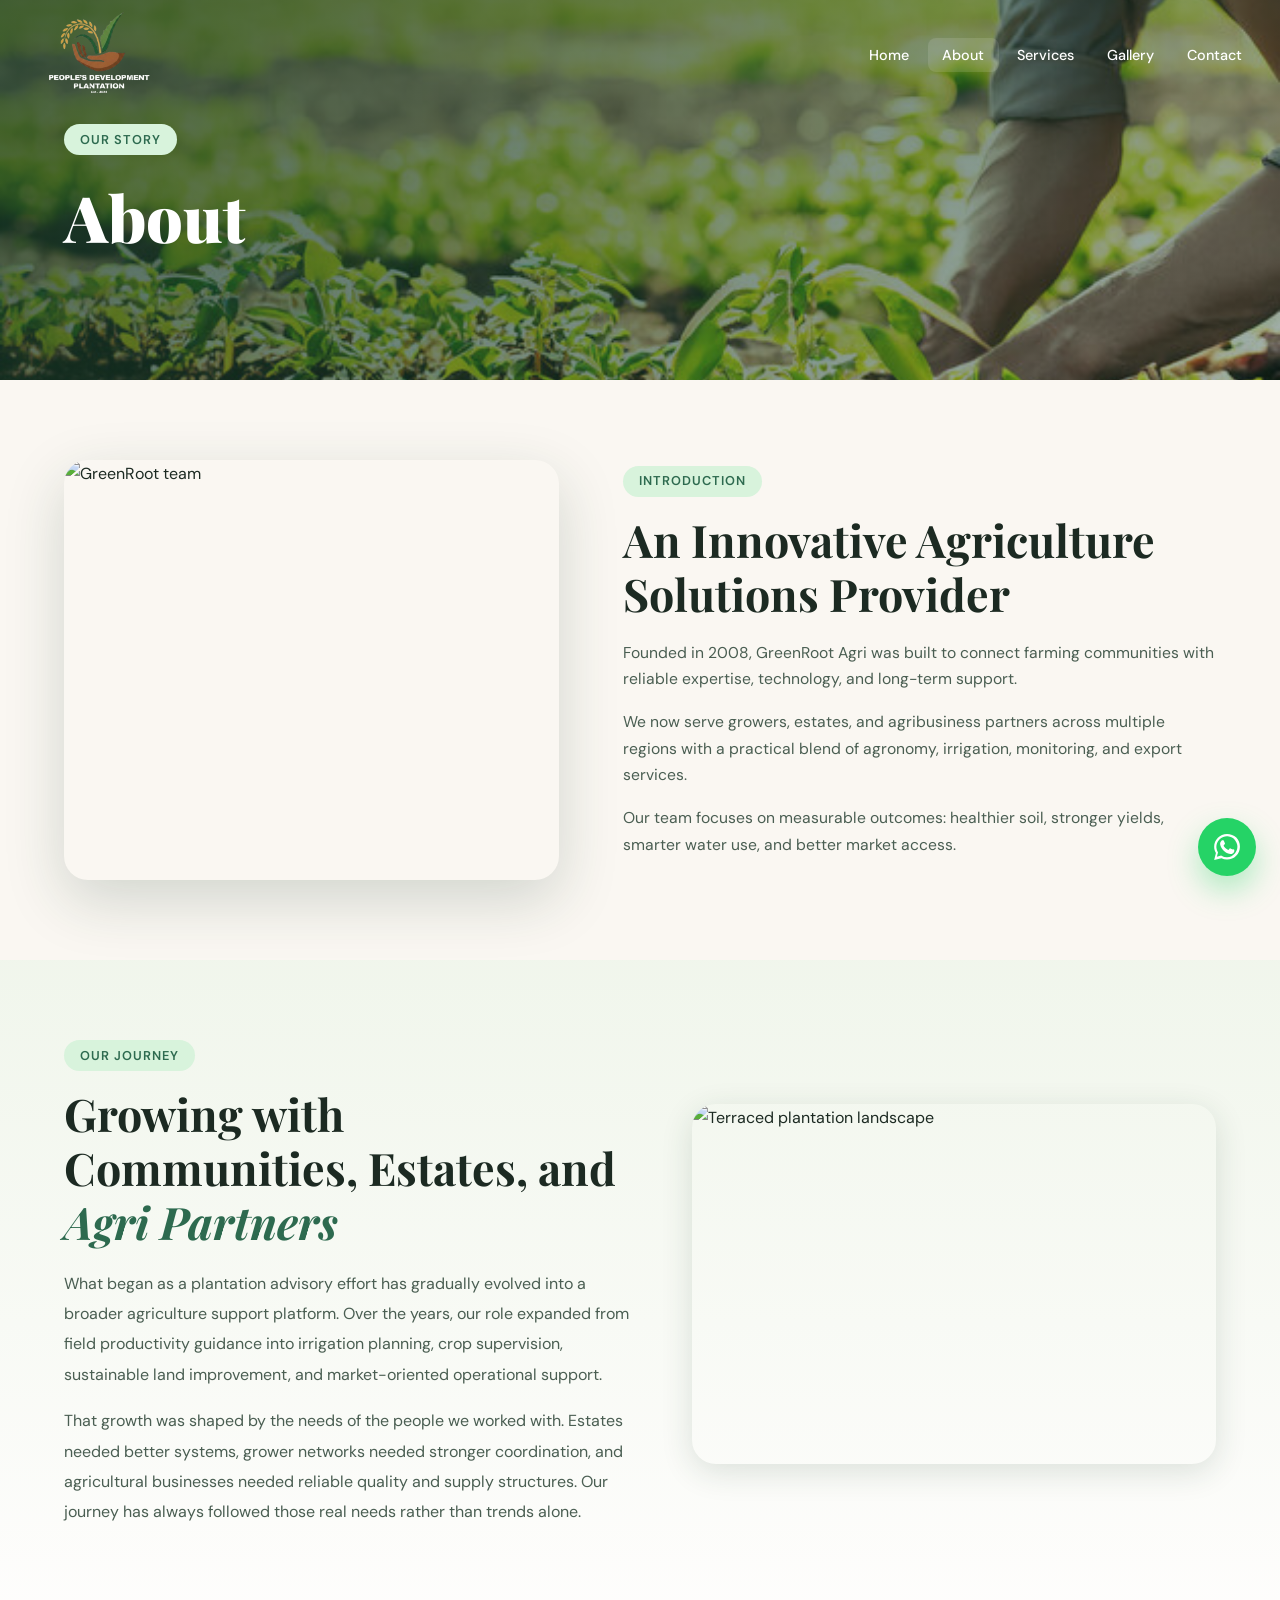
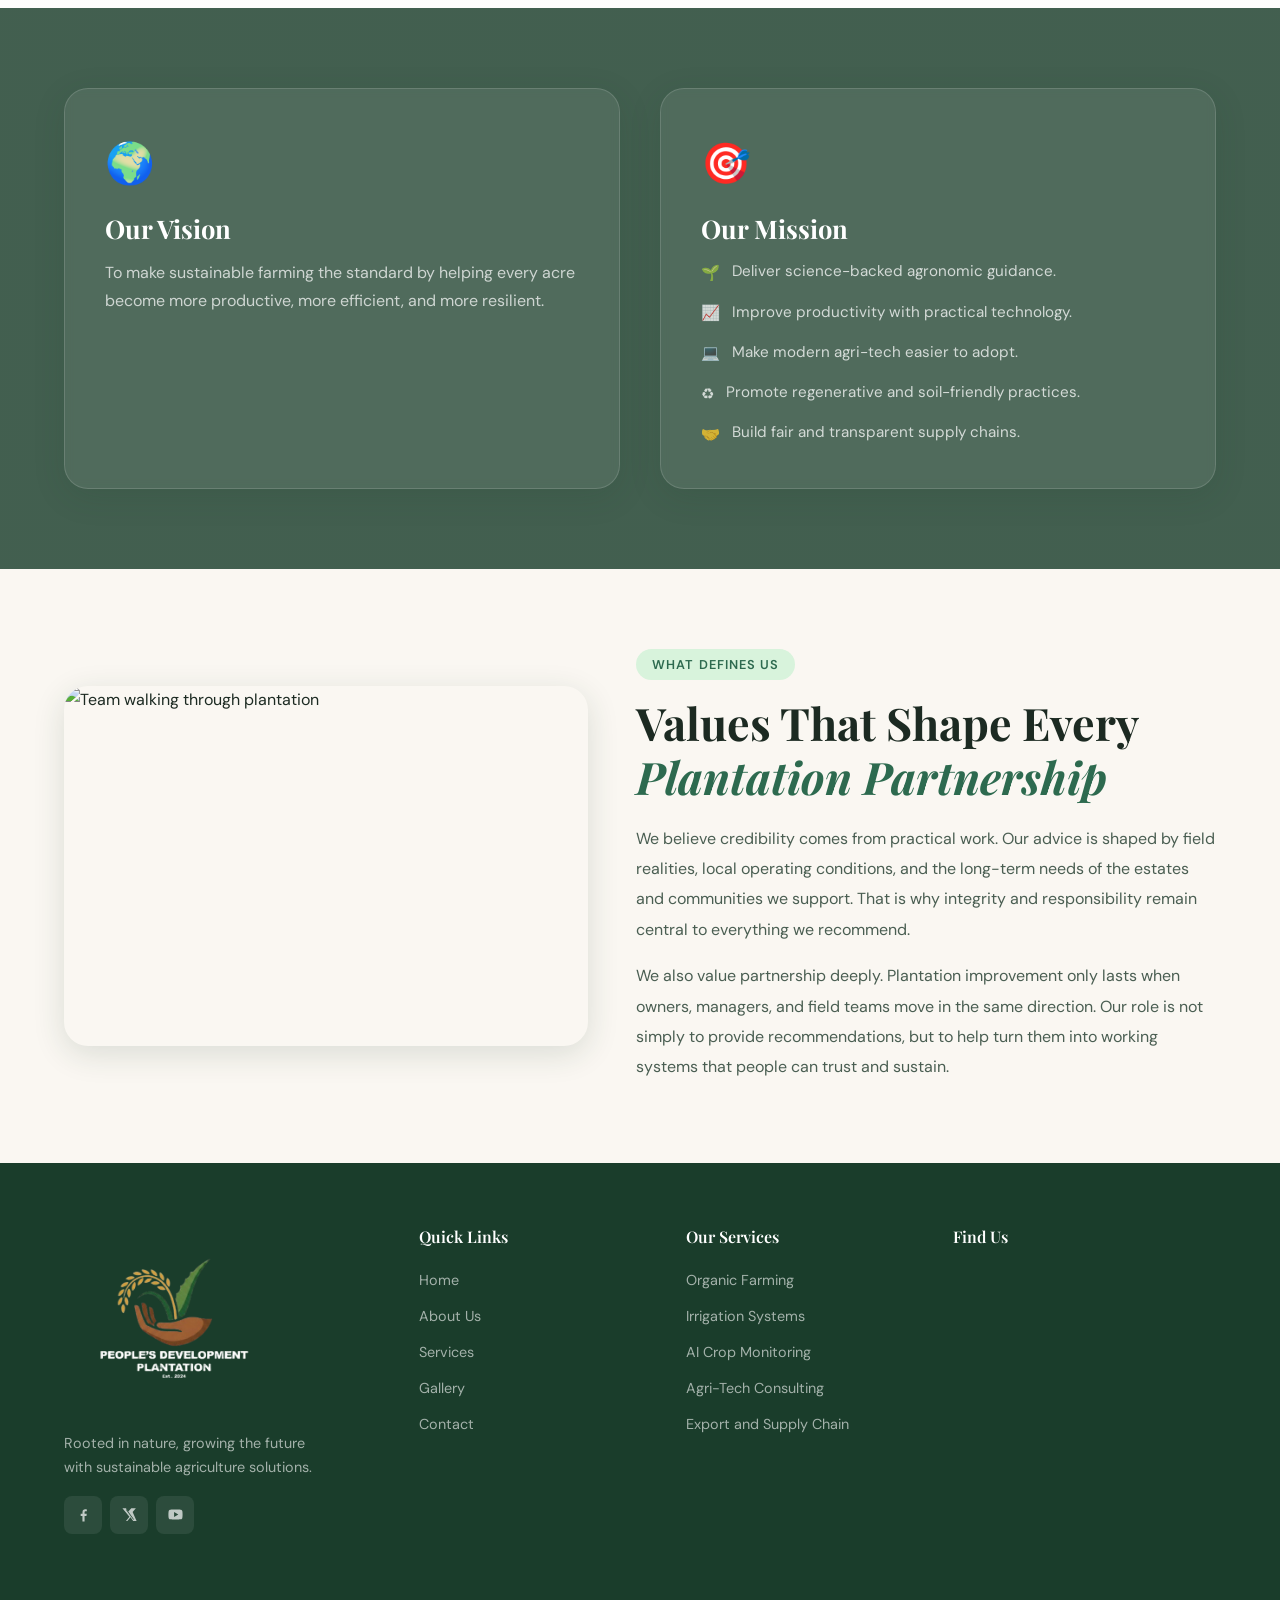
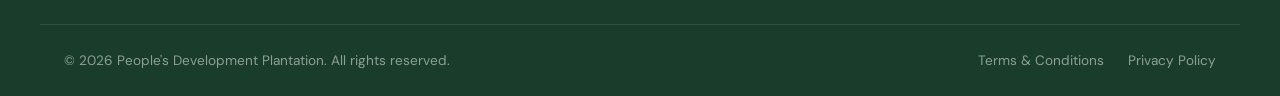
==== about.html @ 8e2db387 "a1 Co-authored-by: Copilot <copilot@github.com>" ====
<!DOCTYPE html>
<html lang="en">
<head>
  <meta charset="UTF-8">
  <meta name="viewport" content="width=device-width, initial-scale=1.0">
  <title>People's Development Plantation | About</title>
  <link rel="icon" type="image/png" href="images/pdplogo.jpeg">
  <link rel="preconnect" href="https://fonts.googleapis.com">
  <link href="https://fonts.googleapis.com/css2?family=Playfair+Display:wght@400;700;900&family=DM+Sans:wght@300;400;500;600&display=swap" rel="stylesheet">
  <link rel="stylesheet" href="style.css">
</head>
<body data-page="about">
  <div class="preloader" id="preloader">
    <div class="preloader-inner">
      <img src="images/pdplogo-gif-bgremove.gif" alt="Loading" class="preloader-gif">
      <p class="preloader-text">Loading...</p>
    </div>
  </div>
  <nav id="navbar">
    <div class="nav-inner">
      <a href="index.html" class="nav-logo">
        <img src="images/pdplogo-txtwhite.png" alt="PDP logo" class="header-logo-mark">
        <!-- <span class="logo-text">People's Development Plantation</span> -->
      </a>
      <button class="hamburger" id="hamburger" aria-label="Menu">
        <span></span><span></span><span></span>
      </button>
      <ul class="nav-links" id="nav-links">
        <li><a href="index.html" data-page="home">Home</a></li>
        <li><a href="about.html" data-page="about">About</a></li>
        <li><a href="services.html" data-page="services">Services</a></li>
        <li><a href="gallery.html" data-page="gallery">Gallery</a></li>
        <li><a href="contact.html" data-page="contact">Contact</a></li>
        
      </ul>
    </div>
  </nav>

  <main class="page-shell">
    <div class="page-hero about-hero">
      <img src="images/acoverimage.jpg" alt="About GreenRoot Agri">
      <div class="page-hero-overlay"></div>
      <div class="page-hero-text">
        <span class="section-tag">Our Story</span>
        <h1>About </h1>
      </div>
    </div>

    <section class="about-intro container fade-in">
      <div class="about-intro-img">
        <img src="https://images.unsplash.com/photo-1416879595882-3373a0480b5b?w=700&q=80" alt="GreenRoot team">
      </div>
      <div class="about-intro-text">
        <span class="section-tag">Introduction</span>
        <h2>An Innovative Agriculture Solutions Provider</h2>
        <p>Founded in 2008, GreenRoot Agri was built to connect farming communities with reliable expertise, technology, and long-term support.</p>
        <p>We now serve growers, estates, and agribusiness partners across multiple regions with a practical blend of agronomy, irrigation, monitoring, and export services.</p>
        <p>Our team focuses on measurable outcomes: healthier soil, stronger yields, smarter water use, and better market access.</p>
      </div>
    </section>

    <section class="content-band content-band-soft">
      <div class="container editorial-layout">
        <div class="editorial-copy fade-in">
          <span class="section-tag">Our Journey</span>
          <h2>Growing with Communities, Estates, and <em>Agri Partners</em></h2>
          <p>What began as a plantation advisory effort has gradually evolved into a broader agriculture support platform. Over the years, our role expanded from field productivity guidance into irrigation planning, crop supervision, sustainable land improvement, and market-oriented operational support.</p>
          <p>That growth was shaped by the needs of the people we worked with. Estates needed better systems, grower networks needed stronger coordination, and agricultural businesses needed reliable quality and supply structures. Our journey has always followed those real needs rather than trends alone.</p>
        </div>
        <div class="editorial-media fade-in delay-1">
          <img src="https://images.unsplash.com/photo-1500595046743-cd271d694d30?w=1200&q=80" alt="Terraced plantation landscape">
        </div>
      </div>
    </section>

    <section class="vision-mission">
      <div class="container">
        <div class="vm-card vision fade-in">
          <div class="vm-icon">&#127757;</div>
          <h3>Our Vision</h3>
          <p>To make sustainable farming the standard by helping every acre become more productive, more efficient, and more resilient.</p>
        </div>
        <div class="vm-card mission fade-in delay-1">
          <div class="vm-icon">&#127919;</div>
          <h3>Our Mission</h3>
          <ul class="mission-list">
            <li><span>&#127793;</span> Deliver science-backed agronomic guidance.</li>
            <li><span>&#128200;</span> Improve productivity with practical technology.</li>
            <li><span>&#128187;</span> Make modern agri-tech easier to adopt.</li>
            <li><span>&#9851;</span> Promote regenerative and soil-friendly practices.</li>
            <li><span>&#129309;</span> Build fair and transparent supply chains.</li>
          </ul>
        </div>
      </div>
    </section>

    <section class="content-band">
      <div class="container editorial-layout editorial-layout-reverse">
        <div class="editorial-media fade-in">
          <img src="https://images.unsplash.com/photo-1416879595882-3373a0480b5b?w=1200&q=80" alt="Team walking through plantation">
        </div>
        <div class="editorial-copy fade-in delay-1">
          <span class="section-tag">What Defines Us</span>
          <h2>Values That Shape Every <em>Plantation Partnership</em></h2>
          <p>We believe credibility comes from practical work. Our advice is shaped by field realities, local operating conditions, and the long-term needs of the estates and communities we support. That is why integrity and responsibility remain central to everything we recommend.</p>
          <p>We also value partnership deeply. Plantation improvement only lasts when owners, managers, and field teams move in the same direction. Our role is not simply to provide recommendations, but to help turn them into working systems that people can trust and sustain.</p>
        </div>
      </div>
    </section>

    <!-- <section class="team-section container">
      <div class="section-header">
        <span class="section-tag">Leadership</span>
        <h2>Meet Our <em>Team</em></h2>
      </div>
      <div class="team-grid">
        <div class="team-card fade-in">
          <img src="https://images.unsplash.com/photo-1560250097-0b93528c311a?w=300&q=80" alt="Chief Executive Officer">
          <h4>Arjun Perera</h4>
          <span>Chief Executive Officer</span>
        </div>
        <div class="team-card fade-in delay-1">
          <img src="https://images.unsplash.com/photo-1573496359142-b8d87734a5a2?w=300&q=80" alt="Chief Technology Officer">
          <h4>Nalini Wickrama</h4>
          <span>Chief Technology Officer</span>
        </div>
        <div class="team-card fade-in delay-2">
          <img src="https://images.unsplash.com/photo-1506794778202-cad84cf45f1d?w=300&q=80" alt="Chief Operations Officer">
          <h4>Marcus Osei</h4>
          <span>Chief Operations Officer</span>
        </div>
        <div class="team-card fade-in delay-3">
          <img src="https://images.unsplash.com/photo-1580489944761-15a19d654956?w=300&q=80" alt="Head of Agronomy">
          <h4>Dr. Priya Mehta</h4>
          <span>Head of Agronomy</span>
        </div>
      </div>
    </section>
  </main> -->

  <footer id="main-footer">
    <div class="footer-top container">
      <div class="footer-brand">
        <img src="images/pdplogo-txtwhite.png" alt="PDP logo" class="footer-logo-mark">
        <!-- <span class="logo-text">People's Development Plantation</span> -->
        <p>Rooted in nature, growing the future with sustainable agriculture solutions.</p>
        <div class="social-links footer-social-links" aria-label="Social media links">
          <a href="https://www.facebook.com/" class="social-btn" target="_blank" rel="noopener noreferrer" aria-label="Facebook">
            <svg viewBox="0 0 24 24" aria-hidden="true"><path d="M13.5 22v-8h2.7l.4-3h-3.1V9.1c0-.9.3-1.6 1.7-1.6h1.5V4.8c-.3 0-1.2-.1-2.3-.1-2.3 0-3.8 1.4-3.8 4V11H8v3h2.5v8h3z"/></svg>
          </a>
          <a href="https://x.com/" class="social-btn" target="_blank" rel="noopener noreferrer" aria-label="X">
            <svg viewBox="0 0 24 24" aria-hidden="true"><path d="M18.9 3H21l-4.6 5.3L22 21h-4.8l-3.8-5-4.4 5H7l4.9-5.7L2 3h4.9l3.5 4.6L14.5 3h4.4zm-1.7 16h1.3L8.1 4.9H6.7L17.2 19z"/></svg>
          </a>
          <a href="https://www.youtube.com/" class="social-btn" target="_blank" rel="noopener noreferrer" aria-label="YouTube">
            <svg viewBox="0 0 24 24" aria-hidden="true"><path d="M21.6 7.2c-.2-.9-.9-1.7-1.8-1.9C18.2 5 12 5 12 5s-6.2 0-7.8.3c-.9.2-1.6 1-1.8 1.9C2 8.8 2 12 2 12s0 3.2.4 4.8c.2.9.9 1.7 1.8 1.9 1.6.3 7.8.3 7.8.3s6.2 0 7.8-.3c.9-.2 1.6-1 1.8-1.9.4-1.6.4-4.8.4-4.8s0-3.2-.4-4.8zM10 15.5v-7l6 3.5-6 3.5z"/></svg>
          </a>
        </div>
      </div>
      <div class="footer-links">
        <h4>Quick Links</h4>
        <ul>
          <li><a href="index.html">Home</a></li>
          <li><a href="about.html">About Us</a></li>
          <li><a href="services.html">Services</a></li>
          <li><a href="gallery.html">Gallery</a></li>
          <li><a href="contact.html">Contact</a></li>
        </ul>
      </div>
      <div class="footer-links">
        <h4>Our Services</h4>
        <ul>
          <li><a href="services.html">Organic Farming</a></li>
          <li><a href="services.html">Irrigation Systems</a></li>
          <li><a href="services.html">AI Crop Monitoring</a></li>
          <li><a href="services.html">Agri-Tech Consulting</a></li>
          <li><a href="services.html">Export and Supply Chain</a></li>
        </ul>
      </div>
      <div class="footer-map">
        <h4>Find Us</h4>
        <iframe src="https://www.google.com/maps/embed?pb=!1m18!1m12!1m3!1d3960.7985085714384!2d79.8550!3d6.9271!2m3!1f0!2f0!3f0!3m2!1i1024!2i768!4f13.1!3m3!1m2!1s0x3ae259251b6b3beb%3A0x46cedc44b90b7b5a!2sColombo%207%2C%20Sri%20Lanka!5e0!3m2!1sen!2sus!4v1" width="100%" height="140" style="border:0;border-radius:10px;opacity:0.85;" loading="lazy"></iframe>
      </div>
    </div>
    <div class="footer-bottom container">
      <p>&copy; 2026 People's Development Plantation. All rights reserved.</p>
      <div class="footer-legal">
        <a href="#" onclick="return openModal('terms')">Terms & Conditions</a>
        <a href="#" onclick="return openModal('privacy')">Privacy Policy</a>
      </div>
    </div>
  </footer>

  <a href="https://wa.me/94112345678" class="whatsapp-float" target="_blank" rel="noopener noreferrer" aria-label="Chat on WhatsApp">
    <svg viewBox="0 0 24 24" aria-hidden="true"><path d="M20 3.9A11.8 11.8 0 0 0 12 .8C5.9.8 1 5.7 1 11.8c0 1.9.5 3.8 1.5 5.4L1 23.2l6.2-1.6a11 11 0 0 0 4.8 1.1h.1c6.1 0 11-4.9 11-11 0-2.9-1.1-5.6-3.1-7.8zm-8 16.9h-.1a9 9 0 0 1-4.6-1.3l-.3-.2-3.7 1 1-3.6-.2-.4a9 9 0 1 1 8 4.5zm5-6.7c-.3-.1-1.7-.8-2-.9-.3-.1-.5-.1-.7.1l-.9 1c-.2.2-.4.2-.7.1-1.9-1-3.2-2.7-3.5-3.2-.2-.3 0-.5.1-.7l.7-.8.2-.4c.1-.1.1-.4 0-.5l-.9-2.1c-.2-.4-.5-.4-.7-.4h-.6c-.2 0-.5.1-.7.4-.8.7-1.2 1.7-1.2 2.8 0 .3.1.7.2 1 .6 2 1.8 3.8 3.4 5.2.5.5 1.1.9 1.7 1.3 1 .5 2.1.9 3.3 1 .7.1 1.5 0 2.1-.4.5-.3 1.3-1.2 1.4-1.8.1-.6.1-1.2 0-1.4-.1-.2-.3-.3-.6-.4z"/></svg>
  </a>

  <div class="modal-backdrop" id="modal-backdrop" onclick="closeModal()"></div>
  <div class="modal" id="modal-terms">
    <button class="modal-close" onclick="closeModal()">X</button>
    <div class="modal-header">
      <img src="images/pdplogo-txtwhite.png" alt="PDP logo" class="modal-logo">
      <h2>Terms & Conditions</h2>
    </div>
    <div class="modal-body"><p>Standard business terms apply to all website usage and service inquiries.</p></div>
  </div>
  <div class="modal" id="modal-privacy">
    <button class="modal-close" onclick="closeModal()">X</button>
    <div class="modal-header">
      <img src="images/pdplogo-txtwhite.png" alt="PDP logo" class="modal-logo">
      <h2>Privacy Policy</h2>
    </div>
    <div class="modal-body"><p>We protect submitted personal information and use it only for support and communication.</p></div>
  </div>

  <div class="toast" id="toast"></div>
  <script src="app.js"></script>
</body>
</html>
---- style.css ----
/* ═══════════════════════════════════════════════════════════
   GreenRoot Agri — Main Stylesheet
   Design: Organic Luxury — deep greens, warm earth tones,
           Playfair Display + DM Sans typography
═══════════════════════════════════════════════════════════ */

/* ── CSS Variables ── */
:root {
  --green-deep:  #1a3d2b;
  --green-mid:   #2d6a4f;
  --green-light: #52b788;
  --green-pale:  #d8f3dc;
  --earth-dark:  #3d2b1a;
  --earth-mid:   #8b5e3c;
  --earth-light: #d4a96a;
  --cream:       #faf7f2;
  --white:       #ffffff;
  --text-dark:   #1c2a22;
  --text-mid:    #4a5e52;
  --text-light:  #7a8e82;
  --border:      #e0ece4;
  --shadow-sm:   0 2px 12px rgba(26,61,43,.08);
  --shadow-md:   0 8px 32px rgba(26,61,43,.14);
  --shadow-lg:   0 20px 60px rgba(26,61,43,.18);
  --radius:      14px;
  --radius-lg:   24px;
  --nav-h:       110px;
  --transition:  .35s cubic-bezier(.4,0,.2,1);
}

/* ── Reset & Base ── */
*, *::before, *::after { box-sizing: border-box; margin: 0; padding: 0; }
html { scroll-behavior: smooth; font-size: 16px; }
body {
  font-family: 'DM Sans', sans-serif;
  background: var(--cream);
  color: var(--text-dark);
  line-height: 1.7;
  overflow-x: hidden;
}
.preloader {
  position: fixed;
  inset: 0;
  z-index: 3000;
  display: flex;
  align-items: center;
  justify-content: center;
  background: var(--cream);
  transition: opacity .100s ease, visibility .100s ease;
}
.preloader.hidden {
  opacity: 0;
  visibility: hidden;
  pointer-events: none;
}
.preloader-inner {
  display: flex;
  flex-direction: column;
  align-items: center;
  gap: 1rem;
}
.preloader-gif {
  width: 350px;
  height: 350px;
  object-fit: contain;
}
.preloader-text {
  color: var(--green-deep);
  font-size: .95rem;
  font-weight: 600;
  letter-spacing: .08em;
  text-transform: uppercase;
}
a { text-decoration: none; color: inherit; }
img { display: block; width: 100%; object-fit: cover; }
ul { list-style: none; }
button { cursor: pointer; font-family: inherit; }
input, textarea, select { font-family: inherit; }

/* ── Container ── */
.container {
  max-width: 1200px;
  margin: 0 auto;
  padding: 0 1.5rem;
}

/* ── Typography ── */
h1,h2,h3,h4 { font-family: 'Playfair Display', serif; line-height: 1.2; }
h1 { font-size: clamp(2.2rem, 5vw, 4rem); font-weight: 900; }
h2 { font-size: clamp(1.7rem, 3.5vw, 2.8rem); font-weight: 700; }
h3 { font-size: clamp(1.2rem, 2.5vw, 1.6rem); font-weight: 700; }
h4 { font-size: 1.1rem; font-weight: 600; }
em { font-style: italic; color: var(--green-mid); }

/* ── Buttons ── */
.btn {
  display: inline-flex;
  align-items: center;
  gap: .5rem;
  padding: .75rem 1.8rem;
  border-radius: 50px;
  font-size: .95rem;
  font-weight: 600;
  border: 2px solid transparent;
  transition: var(--transition);
  letter-spacing: .02em;
}
.btn-primary {
  background: var(--green-mid);
  color: var(--white);
  border-color: var(--green-mid);
}
.btn-primary:hover {
  background: var(--green-deep);
  border-color: var(--green-deep);
  transform: translateY(-2px);
  box-shadow: 0 8px 24px rgba(45,106,79,.35);
}
.btn-outline {
  background: transparent;
  color: var(--white);
  border-color: rgba(255,255,255,.7);
}
.btn-outline:hover {
  background: rgba(255,255,255,.15);
  border-color: var(--white);
}
.btn-lg { padding: 1rem 2.4rem; font-size: 1.05rem; }
.btn-full { width: 100%; justify-content: center; }

/* ── Section Tags & Headers ── */
.section-tag {
  display: inline-block;
  background: var(--green-pale);
  color: var(--green-mid);
  padding: .3rem 1rem;
  border-radius: 50px;
  font-size: .8rem;
  font-weight: 600;
  letter-spacing: .08em;
  text-transform: uppercase;
  margin-bottom: 1rem;
}
.section-header {
  text-align: center;
  margin-bottom: 3rem;
}
.section-sub {
  color: var(--text-mid);
  max-width: 580px;
  margin: .75rem auto 0;
}

.content-band {
  padding: 5rem 0;
}
.content-band-soft {
  background: linear-gradient(180deg, rgba(216,243,220,.28) 0%, rgba(255,255,255,.78) 100%);
}
.editorial-layout {
  display: grid;
  grid-template-columns: 1.05fr .95fr;
  gap: 3rem;
  align-items: center;
}
.editorial-layout-reverse {
  grid-template-columns: .95fr 1.05fr;
}
.editorial-copy h2 {
  margin-bottom: 1.25rem;
}
.editorial-copy p {
  color: var(--text-mid);
  font-size: 1rem;
  line-height: 1.9;
  margin-bottom: 1rem;
}
.editorial-copy p:last-child {
  margin-bottom: 0;
}
.editorial-media img {
  width: 100%;
  min-height: 360px;
  border-radius: var(--radius-lg);
  box-shadow: var(--shadow-md);
}

/* ═══════════════════════ NAVBAR ═══════════════════════ */
#navbar {
  position: fixed;
  top: 0; left: 0; right: 0;
  height: var(--nav-h);
  z-index: 1000;
  transition: var(--transition);
}
#navbar.scrolled {
  background: rgba(26,61,43,.97);
  backdrop-filter: blur(12px);
  box-shadow: 0 4px 24px rgba(0,0,0,.25);
}
.nav-inner {
  max-width: 1400px;
  margin: 0 auto;
  padding: 0 1.5rem;
  height: 100%;
  display: flex;
  align-items: center;
  justify-content: space-between;
}
.nav-logo {
  display: flex;
  align-items: center;
  gap: .5rem;
  height: 100%;
}
.header-logo-mark {
  width: 150px;
  height: auto;
  max-height: none;
  object-fit: contain;
  flex-shrink: 0;
  display: block;
  padding-bottom: 20px
}
.logo-text {
  font-family: 'Playfair Display', serif;
  font-size: 1.3rem;
  font-weight: 700;
  color: var(--white);
}
.logo-text em { font-style: italic; color: var(--white); }
.nav-links {
  display: flex;
  align-items: center;
  gap: .25rem;
}
.nav-links a {
  color: white;
  font-size: .9rem;
  font-weight: 500;
  padding: .5rem .9rem;
  border-radius: 8px;
  transition: var(--transition);
}
.nav-links a:hover,
.nav-links a.active {
  color: var(--white);
  background: rgba(255,255,255,.12);
}
.admin-link {
  background: rgba(82,183,136,.2) !important;
  color: var(--green-light) !important;
  font-size: .82rem !important;
}
.hamburger {
  display: none;
  flex-direction: column;
  gap: 5px;
  background: rgba(255,255,255,.08);
  border: 1px solid rgba(255,255,255,.16);
  border-radius: 12px;
  padding: .7rem .65rem;
  align-items: center;
  justify-content: center;
  min-width: 46px;
  min-height: 46px;
  transition: var(--transition);
}
.hamburger span {
  display: block;
  width: 24px;
  height: 2px;
  background: var(--white);
  border-radius: 2px;
  transition: var(--transition);
}
.hamburger:hover {
  background: rgba(255,255,255,.14);
  border-color: rgba(255,255,255,.24);
}
.hamburger.active {
  background: rgba(255,255,255,.16);
}
.hamburger.active span:nth-child(1) {
  transform: translateY(7px) rotate(45deg);
}
.hamburger.active span:nth-child(2) {
  opacity: 0;
}
.hamburger.active span:nth-child(3) {
  transform: translateY(-7px) rotate(-45deg);
}

/* ═══════════════════════ PAGES ═══════════════════════ */
.page { display: none; min-height: 100vh; padding-top: var(--nav-h); }
.page.active { display: block; }
.page-shell { min-height: 100vh; padding-top: var(--nav-h); }

/* ═══════════════════════ HERO ═══════════════════════ */
.hero {
  position: relative;
  min-height: 116vh;
  padding: 7rem 0 5rem;
  display: flex;
  align-items: center;
  justify-content: center;
  overflow: hidden;
  margin-top: calc(-1 * var(--nav-h));
}
.hero-bg {
  position: absolute;
  inset: 0;
}
.hero-img {
  width: 100%;
  height: 100%;
  object-fit: cover;
  transform: scale(1.05);
  animation: heroZoom 12s ease-out forwards;
}
@keyframes heroZoom {
  to { transform: scale(1); }
}
.hero-overlay {
  position: absolute;
  inset: 0;
  background: linear-gradient(
    135deg,
    rgba(26,61,43,.82) 0%,
    rgba(26,61,43,.5) 60%,
    rgba(26,61,43,.2) 100%
  );
}
.hero-content {
  position: relative;
  z-index: 2;
  width: min(760px, calc(100% - 3rem));
  max-width: 760px;
  margin: 0 auto;
  padding: 0 1.5rem;
  text-align: center;
  animation: heroIn .9s ease-out both;
  transform: translateY(48px);
}
@keyframes heroIn {
  from { opacity: 0; transform: translateY(30px); }
  to   { opacity: 1; transform: translateY(0); }
}
.hero-eyebrow {
  color: var(--white);
  font-size: .85rem;
  font-weight: 600;
  letter-spacing: .12em;
  text-transform: uppercase;
  margin-bottom: 1rem;
}
.hero-title {
  color: var(--white);
  margin-bottom: 1.25rem;
  text-shadow: 0 2px 20px rgba(0,0,0,.3);
}
.hero-highlight {
  color: #f4d35e;
}
.hero-title em {
  color: var(--white);
}
.hero-sub {
  color: var(--white);
  font-size: 1.1rem;
  max-width: 540px;
  margin: 0 auto 2.2rem;
  text-shadow: 0 2px 16px rgba(0,0,0,.28);
}
.hero-btns {
  display: flex;
  gap: 1rem;
  flex-wrap: wrap;
  justify-content: center;
}
.hero-scroll-hint {
  position: absolute;
  bottom: 2rem;
  left: 50%;
  transform: translateX(-50%);
  display: flex;
  flex-direction: column;
  align-items: center;
  gap: .5rem;
  color: rgba(255,255,255,.5);
  font-size: .75rem;
  letter-spacing: .1em;
  text-transform: uppercase;
}
.scroll-line {
  width: 1px;
  height: 40px;
  background: linear-gradient(to bottom, rgba(255,255,255,.5), transparent);
  animation: scrollDown 1.5s ease-in-out infinite;
}
@keyframes scrollDown {
  0%,100% { transform: scaleY(1); opacity: 1; }
  50% { transform: scaleY(.6); opacity: .5; }
}

/* ═══════════════════════ STATS STRIP ═══════════════════════ */
.stats-strip {
  background: var(--green-deep);
  display: flex;
  justify-content: space-around;
  flex-wrap: wrap;
  padding: 2.5rem 1.5rem;
  gap: 1.5rem;
}
.stat-item {
  display: flex;
  flex-direction: column;
  align-items: center;
  gap: .25rem;
}
.stat-num {
  font-family: 'Playfair Display', serif;
  font-size: 2.4rem;
  font-weight: 900;
  color: white;
}
.stat-lbl {
  color: rgba(255,255,255,.65);
  font-size: .85rem;
  font-weight: 500;
  letter-spacing: .04em;
}

/* ═══════════════════════ WELCOME SECTION ═══════════════════════ */
.welcome {
  display: grid;
  grid-template-columns: 1fr 1fr;
  gap: 5rem;
  align-items: center;
  padding: 6rem 1.5rem;
}
.welcome-text .section-tag { margin-bottom: 1.2rem; }
.welcome-text h2 { margin-bottom: 1.2rem; }
.welcome-text p {
  color: var(--text-mid);
  margin-bottom: 2rem;
  font-size: 1.02rem;
}
.welcome-img {
  position: relative;
  border-radius: var(--radius-lg);
  overflow: visible;
}
.welcome-img img {
  border-radius: var(--radius-lg);
  height: 460px;
  box-shadow: var(--shadow-lg);
}
.img-badge {
  position: absolute;
  bottom: -1.5rem;
  left: -1.5rem;
  background: var(--green-mid);
  color: var(--white);
  padding: 1.2rem 1.5rem;
  border-radius: var(--radius);
  display: flex;
  flex-direction: column;
  align-items: center;
  gap: .15rem;
  box-shadow: var(--shadow-md);
}
.img-badge strong { font-size: 1.1rem; font-weight: 700; }
.img-badge span { font-size: .75rem; opacity: .8; }

/* ═══════════════════════ SERVICES TEASER ═══════════════════════ */
.services-teaser {
  background: var(--green-deep);
  padding: 6rem 1.5rem;
}
.services-teaser .section-tag { background: rgba(82,183,136,.2); color: var(--green-light); }
.services-teaser h2 { color: var(--white); }
.service-cards-grid {
  display: grid;
  grid-template-columns: repeat(auto-fit, minmax(240px, 1fr));
  gap: 1.5rem;
}
.service-card {
  background: rgba(255,255,255,.06);
  border: 1px solid rgba(255,255,255,.1);
  border-radius: var(--radius);
  padding: 2rem 1.5rem;
  cursor: pointer;
  transition: var(--transition);
}
.service-card:hover {
  background: rgba(82,183,136,.15);
  border-color: var(--green-light);
  transform: translateY(-6px);
  box-shadow: var(--shadow-md);
}
.service-icon {
  font-size: 2.5rem;
  margin-bottom: 1rem;
}
.service-card h3 {
  color: var(--white);
  font-size: 1.15rem;
  margin-bottom: .7rem;
}
.service-card p {
  color: rgba(255,255,255,.65);
  font-size: .9rem;
  line-height: 1.6;
}

/* ═══════════════════════ TESTIMONIALS ═══════════════════════ */
.testimonials-section {
  padding: 6rem 1.5rem;
  overflow: hidden;
}
.review-form-wrap {
  background: var(--white);
  border-radius: var(--radius-lg);
  padding: 2.5rem;
  box-shadow: var(--shadow-sm);
  max-width: 680px;
  margin: 0 auto 3.5rem;
}
.review-form-wrap h3 {
  margin-bottom: 1.5rem;
  color: var(--green-deep);
}
.review-form {
  display: flex;
  flex-direction: column;
  gap: 1rem;
}
.review-form input,
.review-form textarea {
  padding: .75rem 1rem;
  border: 1.5px solid var(--border);
  border-radius: 10px;
  font-size: .95rem;
  color: var(--text-dark);
  background: var(--cream);
  transition: var(--transition);
  outline: none;
}
.review-form input:focus,
.review-form textarea:focus {
  border-color: var(--green-light);
  background: var(--white);
}
.review-form textarea { resize: vertical; min-height: 100px; }
.stars-pick {
  display: flex;
  gap: .25rem;
  font-size: 1.8rem;
}
.stars-pick span {
  cursor: pointer;
  color: #ddd;
  transition: color .15s;
}
.stars-pick span.active { color: #f4a60e; }
.review-note {
  font-size: .82rem;
  color: var(--text-light);
  margin-top: .75rem;
  text-align: center;
}
.reviews-grid {
  display: grid;
  grid-auto-flow: column;
  grid-auto-columns: minmax(300px, 360px);
  gap: 1.5rem;
  align-items: stretch;
  overflow-x: auto;
  overscroll-behavior-x: contain;
  scroll-snap-type: x mandatory;
  padding: .35rem .35rem 1.2rem;
  scrollbar-width: thin;
  scrollbar-color: rgba(45,106,79,.45) transparent;
}
.reviews-grid::-webkit-scrollbar {
  height: 8px;
}
.reviews-grid::-webkit-scrollbar-track {
  background: transparent;
}
.reviews-grid::-webkit-scrollbar-thumb {
  background: rgba(45,106,79,.35);
  border-radius: 999px;
}
.review-card {
  background: var(--white);
  border-radius: var(--radius);
  padding: 1.8rem;
  box-shadow: var(--shadow-sm);
  border-left: 4px solid var(--green-light);
  border: 1px solid rgba(45,106,79,.08);
  transition: var(--transition);
  animation: fadeSlideIn .5s ease both;
  scroll-snap-align: start;
  min-height: 100%;
  display: flex;
  flex-direction: column;
  justify-content: space-between;
  gap: .6rem;
}
.review-card:hover { transform: translateY(-4px); box-shadow: var(--shadow-md); }
@keyframes fadeSlideIn {
  from { opacity: 0; transform: translateY(16px); }
  to   { opacity: 1; transform: translateY(0); }
}
.rc-stars { color: #f4a60e; font-size: 1rem; margin-bottom: .75rem; }
.rc-text {
  color: var(--text-mid);
  font-size: .95rem;
  margin-bottom: 1.2rem;
  line-height: 1.65;
}
.rc-author strong { color: var(--text-dark); font-weight: 600; }
.rc-author span { color: var(--text-light); font-size: .85rem; display: block; }
.no-reviews-msg {
  text-align: center;
  color: var(--text-light);
  padding: 2rem;
}

/* ═══════════════════════ CTA BANNER ═══════════════════════ */
.cta-banner {
  position: relative;
  padding: 8rem 1.5rem;
  overflow: hidden;
}
.cta-bg {
  position: absolute;
  inset: 0;
}
.cta-bg img { height: 100%; }
.cta-overlay {
  position: absolute;
  inset: 0;
  background: rgba(26,61,43,.78);
}
.cta-content {
  position: relative;
  z-index: 2;
  text-align: center;
  color: var(--white);
}
.cta-content h2 { margin-bottom: 1rem; }
.cta-content p { color: rgba(255,255,255,.8); max-width: 520px; margin: 0 auto 2rem; }

/* ═══════════════════════ PAGE HEROES ═══════════════════════ */
.page-hero {
  position: relative;
  height: 380px;
  display: flex;
  align-items: center;
  overflow: hidden;
  margin-top: calc(-1 * var(--nav-h));
}
.page-hero img {
  position: absolute;
  inset: 0;
  height: 100%;
}
.page-hero-overlay {
  position: absolute;
  inset: 0;
  background: linear-gradient(135deg, rgba(26,61,43,.8), rgba(26,61,43,.4));
}
.page-hero-text {
  position: relative;
  z-index: 2;
  padding: 0 1.5rem 0 calc((100vw - 1200px)/2 + 1.5rem);
  color: var(--white);
  animation: heroIn .7s ease-out both;
}
.page-hero-text h1 { margin-top: .5rem; }

/* ═══════════════════════ ABOUT PAGE ═══════════════════════ */
.about-intro {
  display: grid;
  grid-template-columns: 1fr 1.2fr;
  gap: 4rem;
  align-items: center;
  padding: 5rem 1.5rem;
}
.about-intro-img img {
  border-radius: var(--radius-lg);
  height: 420px;
  box-shadow: var(--shadow-lg);
}
.about-intro-text h2 { margin-bottom: 1.2rem; }
.about-intro-text p {
  color: var(--text-mid);
  margin-bottom: 1rem;
  font-size: .98rem;
}

.vision-mission {
  background:
    linear-gradient(rgba(26,61,43,.82), rgba(26,61,43,.82)),
    url('https://images.unsplash.com/photo-1500382017468-9049fed747ef?w=1600&q=80') center/cover no-repeat;
  padding: 5rem 1.5rem;
  position: relative;
}
.vision-mission .container {
  display: grid;
  grid-template-columns: 1fr 1fr;
  gap: 2.5rem;
}
.vm-card {
  background: rgba(255,255,255,.08);
  border: 1px solid rgba(255,255,255,.14);
  border-radius: var(--radius-lg);
  padding: 2.5rem;
  backdrop-filter: blur(4px);
  box-shadow: var(--shadow-md);
}
.vm-icon { font-size: 2.5rem; margin-bottom: 1rem; }
.vm-card h3 { color: var(--white); margin-bottom: 1rem; }
.vm-card p { color: rgba(255,255,255,.72); line-height: 1.75; margin-bottom: .75rem; }
.mission-list { display: flex; flex-direction: column; gap: .8rem; }
.mission-list li {
  color: rgba(255,255,255,.75);
  font-size: .95rem;
  display: flex;
  gap: .75rem;
  align-items: flex-start;
}
.mission-list li span { flex-shrink: 0; margin-top: .1rem; }

.team-section {
  padding: 5rem 1.5rem;
}
.team-grid {
  display: grid;
  grid-template-columns: repeat(auto-fill, minmax(220px, 1fr));
  gap: 1.5rem;
}
.team-card {
  background: var(--white);
  border-radius: var(--radius);
  overflow: hidden;
  box-shadow: var(--shadow-sm);
  transition: var(--transition);
  text-align: center;
}
.team-card:hover { transform: translateY(-6px); box-shadow: var(--shadow-md); }
.team-card img {
  height: 200px;
  object-position: top;
}
.team-card h4 {
  padding: 1rem 1rem .25rem;
  font-size: 1rem;
}
.team-card span {
  display: block;
  padding: 0 1rem 1.2rem;
  color: var(--green-mid);
  font-size: .82rem;
  font-weight: 500;
}

/* ═══════════════════════ SERVICES PAGE ═══════════════════════ */
.services-full {
  padding: 5rem 1.5rem;
}
.services-list {
  display: flex;
  flex-direction: column;
  gap: 4rem;
}
.service-detail-card {
  display: grid;
  grid-template-columns: 1fr 1.1fr;
  gap: 3.5rem;
  align-items: center;
  background: var(--white);
  border-radius: var(--radius-lg);
  overflow: hidden;
  box-shadow: var(--shadow-sm);
  transition: var(--transition);
}
.service-detail-card:hover { box-shadow: var(--shadow-md); }
.service-detail-card.reverse { direction: rtl; }
.service-detail-card.reverse > * { direction: ltr; }
.svc-img-wrap img {
  height: 320px;
  object-fit: cover;
}
.svc-body {
  padding: 2.5rem 2.5rem 2.5rem 0;
}
.service-detail-card.reverse .svc-body {
  padding: 2.5rem 0 2.5rem 2.5rem;
}
.svc-icon-wrap {
  font-size: 2.2rem;
  margin-bottom: .75rem;
}
.svc-body h3 { margin-bottom: .9rem; color: var(--green-deep); }
.svc-body p {
  color: var(--text-mid);
  margin-bottom: 1.2rem;
  font-size: .97rem;
  line-height: 1.75;
}
.svc-body ul {
  display: flex;
  flex-direction: column;
  gap: .45rem;
}
.svc-body ul li {
  color: var(--text-mid);
  font-size: .9rem;
  padding-left: 1.2rem;
  position: relative;
}
.svc-body ul li::before {
  content: '✓';
  position: absolute;
  left: 0;
  color: var(--green-mid);
  font-weight: 700;
}

/* ═══════════════════════ GALLERY PAGE ═══════════════════════ */
.gallery-section {
  padding: 4rem 1.5rem 5rem;
}
.gallery-filters {
  display: flex;
  gap: .75rem;
  flex-wrap: wrap;
  margin-bottom: 2.5rem;
  justify-content: center;
}
.filter-btn {
  padding: .5rem 1.25rem;
  border: 2px solid var(--border);
  border-radius: 50px;
  background: var(--white);
  color: var(--text-mid);
  font-size: .88rem;
  font-weight: 500;
  transition: var(--transition);
}
.filter-btn:hover,
.filter-btn.active {
  background: var(--green-mid);
  border-color: var(--green-mid);
  color: var(--white);
}
.gallery-grid {
  display: grid;
  grid-template-columns: repeat(auto-fill, minmax(280px, 1fr));
  gap: 1.25rem;
}
.gallery-item {
  border-radius: var(--radius);
  overflow: hidden;
  position: relative;
  cursor: pointer;
  aspect-ratio: 4/3;
  box-shadow: var(--shadow-sm);
}
.gallery-item img {
  width: 100%;
  height: 100%;
  object-fit: cover;
  transition: transform .5s ease;
}
.gallery-item:hover img { transform: scale(1.08); }
.gallery-item-overlay {
  position: absolute;
  inset: 0;
  background: linear-gradient(to top, rgba(26,61,43,.85) 0%, transparent 55%);
  opacity: 0;
  transition: opacity .4s;
  display: flex;
  align-items: flex-end;
  padding: 1.2rem;
}
.gallery-item:hover .gallery-item-overlay { opacity: 1; }
.gallery-item-overlay span {
  color: var(--white);
  font-size: .9rem;
  font-weight: 500;
}

/* Lightbox */
.lightbox {
  position: fixed;
  inset: 0;
  background: rgba(0,0,0,.92);
  z-index: 9999;
  display: flex;
  flex-direction: column;
  align-items: center;
  justify-content: center;
  padding: 2rem;
  opacity: 0;
  pointer-events: none;
  transition: opacity .3s;
}
.lightbox.open { opacity: 1; pointer-events: all; }
.lightbox img {
  max-width: 90vw;
  max-height: 75vh;
  width: auto;
  height: auto;
  border-radius: var(--radius);
  object-fit: contain;
}
.lightbox p {
  color: rgba(255,255,255,.7);
  margin-top: 1rem;
  font-size: .9rem;
}
.lb-close {
  position: absolute;
  top: 1.5rem;
  right: 1.5rem;
  background: rgba(255,255,255,.1);
  border: none;
  color: var(--white);
  font-size: 1.2rem;
  width: 44px; height: 44px;
  border-radius: 50%;
  display: flex; align-items: center; justify-content: center;
  transition: var(--transition);
}
.lb-close:hover { background: rgba(255,255,255,.2); }

/* ═══════════════════════ CONTACT PAGE ═══════════════════════ */
.contact-section {
  display: grid;
  grid-template-columns: 1fr 1.2fr;
  gap: 4rem;
  padding: 5rem 1.5rem;
  align-items: start;
}
.contact-info h3 { margin-bottom: 1rem; color: var(--green-deep); }
.contact-info > p { color: var(--text-mid); margin-bottom: 2rem; }
.contact-items {
  display: grid;
  grid-template-columns: repeat(2, minmax(0, 1fr));
  gap: 1.25rem;
  margin-bottom: 2rem;
}
.contact-item {
  display: flex;
  gap: 1rem;
  align-items: flex-start;
  padding: 1rem;
  background: var(--white);
  border-radius: var(--radius);
  box-shadow: var(--shadow-sm);
}
.ci-icon {
  width: 44px; height: 44px;
  background: var(--green-pale);
  border-radius: 10px;
  display: flex;
  align-items: center;
  justify-content: center;
  font-size: 1.1rem;
  flex-shrink: 0;
}
.contact-item strong { display: block; font-size: .9rem; color: var(--text-dark); margin-bottom: .1rem; }
.contact-item span { color: var(--text-mid); font-size: .9rem; }
.map-embed { border-radius: var(--radius); overflow: hidden; box-shadow: var(--shadow-sm); }

.contact-form-wrap {
  background: var(--white);
  border-radius: var(--radius-lg);
  padding: 2.5rem;
  box-shadow: var(--shadow-sm);
}
.contact-form-wrap h3 { margin-bottom: 1.5rem; color: var(--green-deep); }
.contact-form {
  text-align: left;
}
.form-row { display: grid; grid-template-columns: 1fr 1fr; gap: 1rem; }
.form-group { display: flex; flex-direction: column; gap: .4rem; margin-bottom: .75rem; }
.form-group label { font-size: .85rem; font-weight: 600; color: var(--text-dark); }
.form-group input,
.form-group textarea {
  padding: .75rem 1rem;
  border: 1.5px solid var(--border);
  border-radius: 10px;
  font-size: .95rem;
  background: var(--cream);
  color: var(--text-dark);
  outline: none;
  transition: var(--transition);
}
.form-group input:focus,
.form-group textarea:focus {
  border-color: var(--green-light);
  background: var(--white);
}
.form-group textarea { resize: vertical; }
.form-success {
  text-align: center;
  padding: 3rem 2rem;
}
.success-icon { font-size: 3rem; margin-bottom: 1rem; }
.form-success h4 { color: var(--green-deep); margin-bottom: .5rem; }
.form-success p { color: var(--text-mid); }

/* ═══════════════════════ ADMIN PAGE ═══════════════════════ */
.admin-wrap {
  padding: 4rem 1.5rem;
  max-width: 800px;
}
.admin-header {
  text-align: center;
  margin-bottom: 2.5rem;
}
.admin-icon { font-size: 3rem; margin-bottom: 1rem; }
.admin-header h2 { margin-bottom: .5rem; }
.admin-header p { color: var(--text-mid); }

.admin-login {
  background: var(--white);
  border-radius: var(--radius-lg);
  padding: 2.5rem;
  box-shadow: var(--shadow-sm);
  max-width: 420px;
  margin: 0 auto;
  display: flex;
  flex-direction: column;
  gap: 1rem;
}
.admin-login h3 { margin-bottom: .5rem; color: var(--green-deep); }
.admin-login input {
  padding: .75rem 1rem;
  border: 1.5px solid var(--border);
  border-radius: 10px;
  font-size: .95rem;
  background: var(--cream);
  outline: none;
  transition: var(--transition);
}
.admin-login input:focus { border-color: var(--green-light); background: var(--white); }
.admin-hint { font-size: .82rem; color: var(--text-light); text-align: center; }

.admin-stats {
  display: flex;
  gap: 1.5rem;
  margin-bottom: 2rem;
}
.adm-stat {
  flex: 1;
  background: var(--white);
  border-radius: var(--radius);
  padding: 1.25rem;
  text-align: center;
  box-shadow: var(--shadow-sm);
}
.adm-stat span {
  display: block;
  font-size: 2rem;
  font-family: 'Playfair Display', serif;
  font-weight: 700;
  color: var(--green-mid);
}
.adm-stat label { font-size: .82rem; color: var(--text-light); }
.admin-tabs {
  display: flex;
  gap: .5rem;
  margin-bottom: 1.5rem;
}
.adm-tab {
  padding: .6rem 1.4rem;
  border: 2px solid var(--border);
  border-radius: 8px;
  background: var(--white);
  color: var(--text-mid);
  font-size: .88rem;
  font-weight: 500;
  transition: var(--transition);
}
.adm-tab.active {
  background: var(--green-mid);
  border-color: var(--green-mid);
  color: var(--white);
}

.admin-review-item {
  background: var(--white);
  border-radius: var(--radius);
  padding: 1.5rem;
  box-shadow: var(--shadow-sm);
  margin-bottom: 1rem;
  border-left: 4px solid var(--earth-light);
  animation: fadeSlideIn .3s ease both;
}
.admin-review-item.approved { border-left-color: var(--green-light); }
.ari-header {
  display: flex;
  justify-content: space-between;
  align-items: flex-start;
  margin-bottom: .75rem;
  gap: 1rem;
}
.ari-info strong { display: block; color: var(--text-dark); }
.ari-info span { color: var(--text-light); font-size: .82rem; }
.ari-stars { color: #f4a60e; font-size: .9rem; }
.ari-text { color: var(--text-mid); font-size: .9rem; margin-bottom: 1rem; }
.ari-actions { display: flex; gap: .75rem; }
.btn-approve {
  padding: .45rem 1rem;
  background: var(--green-light);
  color: var(--white);
  border: none;
  border-radius: 8px;
  font-size: .82rem;
  font-weight: 600;
  transition: var(--transition);
}
.btn-approve:hover { background: var(--green-mid); }
.btn-reject {
  padding: .45rem 1rem;
  background: #fee2e2;
  color: #dc2626;
  border: none;
  border-radius: 8px;
  font-size: .82rem;
  font-weight: 600;
  transition: var(--transition);
}
.btn-reject:hover { background: #fecaca; }
.status-badge {
  display: inline-block;
  padding: .2rem .75rem;
  border-radius: 50px;
  font-size: .75rem;
  font-weight: 600;
}
.status-badge.pending { background: #fef3c7; color: #92400e; }
.status-badge.approved { background: var(--green-pale); color: var(--green-mid); }
.empty-state {
  text-align: center;
  padding: 3rem;
  color: var(--text-light);
}

/* ═══════════════════════ FOOTER ═══════════════════════ */
#main-footer {
  background: var(--green-deep);
  color: var(--white);
}
.footer-top {
  display: grid;
  grid-template-columns: 1.4fr 1fr 1fr 1.2fr;
  gap: 3rem;
  padding: 4rem 1.5rem;
}
.footer-brand {
  display: flex;
  flex-direction: column;
  align-items: flex-start;
  justify-content: flex-start;
  transform: translateY(-26px);
}
.footer-logo-mark {
  width: min(100%, 220px);
  height: auto;
  object-fit: contain;
  display: block;
  margin-bottom: .35rem;
}
.footer-brand .logo-text {
  display: block;
  font-size: 1.2rem;
}
.footer-brand p {
  color: rgba(255,255,255,.6);
  font-size: .9rem;
  max-width: 260px;
  margin: .75rem 0 0;
  line-height: 1.7;
}
.social-links { display: flex; gap: .5rem; }
.footer-social-links {
  margin-top: 1rem;
  flex-wrap: wrap;
  align-items: center;
}
.social-btn {
  width: 38px; height: 38px;
  background: rgba(255,255,255,.08);
  border-radius: 8px;
  display: flex; align-items: center; justify-content: center;
  color: rgba(255,255,255,.7);
  font-size: .8rem;
  font-weight: 700;
  transition: var(--transition);
}
.social-btn svg {
  width: 17px;
  height: 17px;
  fill: currentColor;
}
.social-btn:hover { background: var(--green-mid); color: var(--white); }
.footer-links h4 {
  color: var(--white);
  margin-bottom: 1.25rem;
  font-size: 1rem;
}
.footer-links ul { display: flex; flex-direction: column; gap: .55rem; }
.footer-links ul a {
  color: rgba(255,255,255,.6);
  font-size: .9rem;
  transition: var(--transition);
}
.footer-links ul a:hover { color: var(--green-light); padding-left: 4px; }
.footer-map h4 { color: var(--white); margin-bottom: 1.25rem; font-size: 1rem; }
.footer-bottom {
  border-top: 1px solid rgba(255,255,255,.1);
  padding: 1.5rem 1.5rem;
  display: flex;
  justify-content: space-between;
  align-items: center;
  flex-wrap: wrap;
  gap: 1rem;
}
.footer-bottom p { color: rgba(255,255,255,.5); font-size: .85rem; }
.footer-legal { display: flex; gap: 1.5rem; }
.footer-legal a {
  color: rgba(255,255,255,.5);
  font-size: .85rem;
  transition: var(--transition);
}
.footer-legal a:hover { color: var(--green-light); }

.whatsapp-float {
  position: fixed;
  right: 1.5rem;
  bottom: 1.5rem;
  width: 58px;
  height: 58px;
  border-radius: 50%;
  background: #25d366;
  color: var(--white);
  display: flex;
  align-items: center;
  justify-content: center;
  box-shadow: 0 14px 30px rgba(37, 211, 102, .35);
  z-index: 1500;
  transition: transform .25s ease, box-shadow .25s ease, background .25s ease;
}
.whatsapp-float:hover {
  background: #1fb856;
  transform: translateY(-4px);
  box-shadow: 0 18px 34px rgba(37, 211, 102, .4);
}
.whatsapp-float svg {
  width: 28px;
  height: 28px;
  fill: currentColor;
}

/* ═══════════════════════ MODALS ═══════════════════════ */
.modal-backdrop {
  position: fixed;
  inset: 0;
  background: rgba(0,0,0,.55);
  z-index: 2000;
  opacity: 0;
  pointer-events: none;
  transition: opacity .3s;
  backdrop-filter: blur(3px);
}
.modal-backdrop.open { opacity: 1; pointer-events: all; }
.modal {
  position: fixed;
  top: 50%; left: 50%;
  transform: translate(-50%, -42%) scale(.96);
  background: var(--white);
  border-radius: var(--radius-lg);
  width: 90%;
  max-width: 680px;
  max-height: 80vh;
  overflow: hidden;
  display: flex;
  flex-direction: column;
  z-index: 2001;
  opacity: 0;
  pointer-events: none;
  transition: all .3s;
  box-shadow: var(--shadow-lg);
}
.modal.open {
  opacity: 1;
  pointer-events: all;
  transform: translate(-50%, -50%) scale(1);
}
.modal-header {
  background: var(--green-deep);
  padding: 1.2rem 2rem 1rem;
  border-bottom: 1px solid rgba(255,255,255,.08);
  display: flex;
  align-items: center;
  gap: 1rem;
}
.modal-logo {
  width: 84px;
  height: auto;
  object-fit: contain;
  flex-shrink: 0;
}
.modal h2 {
  padding: 0;
  font-size: 1.5rem;
  color: var(--white);
}
.modal-body {
  padding: 1.5rem 2rem 2rem;
  overflow-y: auto;
}
.modal-body h4 {
  color: var(--green-deep);
  margin: 1.25rem 0 .4rem;
  font-size: .95rem;
}
.modal-body p {
  color: var(--text-mid);
  font-size: .9rem;
  line-height: 1.75;
}
.modal-close {
  position: absolute;
  top: 1rem; right: 1rem;
  background: rgba(255,255,255,.14);
  border: none;
  width: 36px; height: 36px;
  border-radius: 50%;
  font-size: .9rem;
  color: var(--white);
  display: flex; align-items: center; justify-content: center;
  transition: var(--transition);
  z-index: 2;
}
.modal-close:hover { background: rgba(255,255,255,.24); }

/* ═══════════════════════ TOAST ═══════════════════════ */
.toast {
  position: fixed;
  bottom: 2rem;
  left: 50%;
  transform: translateX(-50%) translateY(20px);
  background: var(--green-deep);
  color: var(--white);
  padding: .8rem 1.6rem;
  border-radius: 50px;
  font-size: .9rem;
  font-weight: 500;
  z-index: 9999;
  opacity: 0;
  transition: all .35s;
  white-space: nowrap;
  pointer-events: none;
  box-shadow: var(--shadow-lg);
}
.toast.show { opacity: 1; transform: translateX(-50%) translateY(0); }

/* ═══════════════════════ ANIMATIONS ═══════════════════════ */
.fade-in {
  opacity: 0;
  transform: translateY(24px);
  transition: opacity .7s ease, transform .7s ease;
}
.fade-in.visible { opacity: 1; transform: translateY(0); }
.delay-1 { transition-delay: .15s; }
.delay-2 { transition-delay: .3s; }
.delay-3 { transition-delay: .45s; }

/* ═══════════════════════ RESPONSIVE ═══════════════════════ */
@media (max-width: 1024px) {
  .footer-top { grid-template-columns: 1fr 1fr; }
  .footer-map { grid-column: 1 / -1; }
  .editorial-layout,
  .editorial-layout-reverse {
    grid-template-columns: 1fr;
    gap: 2rem;
  }
}

@media (max-width: 768px) {
  :root { --nav-h: 88px; }

  .preloader-gif {
    width: 280px;
    height: 280px;
  }

  .hamburger { display: flex; }
  .nav-inner {
    padding: 0 1rem;
  }
  .nav-logo {
    max-width: calc(100% - 64px);
  }
  .header-logo-mark {
    width: 120px;
    max-width: 100%;
  }
  .nav-links {
    position: fixed;
    top: calc(var(--nav-h) + .6rem);
    left: 1rem;
    right: 1rem;
    background: rgba(26,61,43,.98);
    flex-direction: column;
    padding: 1rem;
    gap: .45rem;
    transform: translateY(-16px);
    opacity: 0;
    pointer-events: none;
    visibility: hidden;
    transition: var(--transition);
    align-items: stretch;
    box-shadow: var(--shadow-lg);
    border-radius: 18px;
    border: 1px solid rgba(255,255,255,.08);
    backdrop-filter: blur(14px);
  }
  .nav-links.open {
    transform: translateY(0);
    opacity: 1;
    pointer-events: all;
    visibility: visible;
  }
  .nav-links li {
    width: 100%;
  }
  .nav-links a {
    display: flex;
    width: 100%;
    padding: .95rem 1rem;
    border-radius: 12px;
    font-size: .95rem;
    justify-content: space-between;
    align-items: center;
  }
  .nav-links a::after {
    content: '\203A';
    font-size: 1rem;
    opacity: .55;
  }

  .welcome { grid-template-columns: 1fr; gap: 3rem; }
  .welcome {
    padding-top: 4.5rem;
    padding-bottom: 4.5rem;
  }
  .welcome-img img { height: 300px; }
  .img-badge { left: 1rem; }
  .content-band {
    padding: 4rem 0;
  }
  .testimonials-section,
  .about-intro,
  .services-full,
  .gallery-section,
  .contact-section,
  .team-section {
    padding-top: 4.5rem;
    padding-bottom: 4.5rem;
  }
  .welcome-text,
  .editorial-copy,
  .about-intro-text,
  .svc-body,
  .contact-info,
  .contact-form-wrap,
  .cta-content,
  .vm-card,
  .page-hero-text {
    text-align: center;
  }
  .welcome-text .btn,
  .cta-content .btn {
    justify-content: center;
  }
  .welcome-text,
  .editorial-copy,
  .about-intro-text,
  .svc-body,
  .contact-info,
  .contact-form-wrap,
  .vm-card {
    max-width: 680px;
    margin-left: auto;
    margin-right: auto;
  }
  .svc-body ul,
  .mission-list {
    align-items: center;
  }
  .svc-body ul li,
  .mission-list li {
    text-align: center;
  }
  .svc-body ul li::before {
    position: static;
    margin-right: .45rem;
  }
  .contact-item {
    flex-direction: column;
    align-items: center;
    text-align: center;
  }
  .contact-form-wrap .contact-form,
  .contact-form-wrap .form-group,
  .contact-form-wrap .form-group label,
  .contact-form-wrap .form-group input,
  .contact-form-wrap .form-group textarea {
    text-align: left;
    align-items: stretch;
  }
  .about-intro-img img,
  .editorial-media img,
  .svc-img-wrap img {
    width: 100%;
  }

  .about-intro { grid-template-columns: 1fr; }
  .about-intro-img {
    order: 2;
  }
  .about-intro-text {
    order: 1;
  }
  .vision-mission .container { grid-template-columns: 1fr; }
  .editorial-layout-reverse .editorial-media {
    order: 2;
  }
  .editorial-layout-reverse .editorial-copy {
    order: 1;
  }

  .service-detail-card { grid-template-columns: 1fr; }
  .service-detail-card.reverse { direction: ltr; }
  .svc-body { padding: 1.5rem; }
  .service-detail-card.reverse .svc-body { padding: 1.5rem; }
  .svc-img-wrap img { height: 220px; }

  .contact-section { grid-template-columns: 1fr; }
  .form-row { grid-template-columns: 1fr; }

  .footer-top {
    grid-template-columns: 1fr 1fr;
    gap: 2rem 1.25rem;
  }
  .footer-brand,
  .footer-map {
    grid-column: 1 / -1;
  }
  .footer-links {
    min-width: 0;
  }
  .footer-bottom { flex-direction: column; text-align: center; }
  .footer-legal { justify-content: center; flex-wrap: wrap; }
  .footer-brand {
    align-items: center;
    text-align: center;
    transform: translateY(-18px);
  }
  .footer-logo-mark {
    width: 210px;
    height: auto;
  }
  .footer-brand p {
    max-width: 320px;
  }
  .footer-social-links {
    justify-content: center;
  }
  .whatsapp-float {
    right: 1rem;
    bottom: 1rem;
    width: 54px;
    height: 54px;
  }

  .hero-content {
    padding: 0 1.5rem;
    margin-top: calc(var(--nav-h) * .35);
    width: min(100%, calc(100% - 2rem));
  }
  .hero-title {
    font-size: clamp(2rem, 8vw, 3.2rem);
  }
  .hero-sub {
    font-size: 1rem;
  }
  .page-hero-text { padding: 0 1.5rem; }
  .toast {
    width: calc(100% - 2rem);
    max-width: 360px;
    white-space: normal;
    text-align: center;
    border-radius: 18px;
  }
}

@media (max-width: 480px) {
  :root { --nav-h: 78px; }

  .container {
    padding: 0 1rem;
  }
  .nav-inner {
    padding: 0 .9rem;
  }
  .header-logo-mark {
    width: 102px;
  }
  .hamburger {
    min-width: 42px;
    min-height: 42px;
    padding: .62rem .58rem;
  }
  .hamburger span {
    width: 21px;
  }
  .nav-links {
    left: .75rem;
    right: .75rem;
    top: calc(var(--nav-h) + .45rem);
    padding: .85rem;
  }
  .stats-strip {
      flex-direction: row;
      align-items: flex-start;
      justify-content: space-between;
      flex-wrap: nowrap;
      gap: .5rem;
      padding: 1.5rem .75rem;
    }
  .welcome {
    padding-top: 3.5rem;
    padding-bottom: 3.5rem;
  }
  .testimonials-section,
  .about-intro,
  .services-full,
  .gallery-section,
  .contact-section,
  .team-section {
    padding-top: 3.5rem;
    padding-bottom: 3.5rem;
  }
  .stat-item {
    flex: 1 1 0;
    min-width: 0;
  }
  .stat-num {
    font-size: 1.4rem;
  }
  .stat-lbl {
    font-size: .66rem;
    letter-spacing: .02em;
    text-align: center;
    line-height: 1.35;
  }
  .hero {
    min-height: 100svh;
    padding: 6rem 0 4rem;
  }
  .editorial-layout,
  .editorial-layout-reverse {
    gap: 1.5rem;
  }
  .section-tag {
    margin-left: auto;
    margin-right: auto;
  }
  .section-sub,
  .welcome-text p,
  .editorial-copy p,
  .about-intro-text p,
  .svc-body p,
  .contact-info > p,
  .cta-content p,
  .vm-card p {
    margin-left: auto;
    margin-right: auto;
  }
  .editorial-media img {
    min-height: 240px;
  }
  .hero-content {
    padding: 0 1rem;
    margin-top: calc(var(--nav-h) * .25);
  }
  .hero-btns {
    flex-direction: column;
    align-items: stretch;
  }
  .hero-btns .btn {
    justify-content: center;
    width: 100%;
  }
  .gallery-grid { grid-template-columns: 1fr; }
  .service-cards-grid {
    grid-template-columns: repeat(2, minmax(0, 1fr));
    gap: .85rem;
  }
  .service-card {
    padding: 1.35rem 1rem;
  }
  .service-card h3 {
    font-size: 1rem;
  }
  .service-card p {
    font-size: .82rem;
  }
  .team-grid {
    grid-template-columns: 1fr;
  }
  .contact-items {
    grid-template-columns: repeat(2, minmax(0, 1fr));
    gap: .85rem;
  }
  .contact-item {
    padding: .9rem .75rem;
  }
  .reviews-grid {
    grid-auto-columns: minmax(250px, 86vw);
    gap: 1.1rem;
    padding: .25rem .2rem 1rem;
  }
  .review-card {
    padding: 1.35rem 1.2rem;
  }
  .footer-top {
    gap: 1.75rem 1rem;
  }
  .footer-links h4,
  .footer-map h4 {
    margin-bottom: .9rem;
    font-size: .95rem;
  }
  .footer-links ul a {
    font-size: .84rem;
  }
  .footer-logo-mark {
    width: 185px;
  }
  .footer-brand p {
    max-width: 100%;
  }
  .footer-social-links {
    margin-top: 1rem;
  }
  .footer-brand {
    transform: translateY(-14px);
  }
  .whatsapp-float {
    width: 50px;
    height: 50px;
  }
  .whatsapp-float svg {
    width: 24px;
    height: 24px;
  }
  .admin-stats { flex-direction: column; }
  .admin-tabs {
    flex-direction: column;
  }
  .preloader-gif {
    width: 240px;
    height: 240px;
  }
  .preloader-text {
    font-size: .9rem;
  }
}
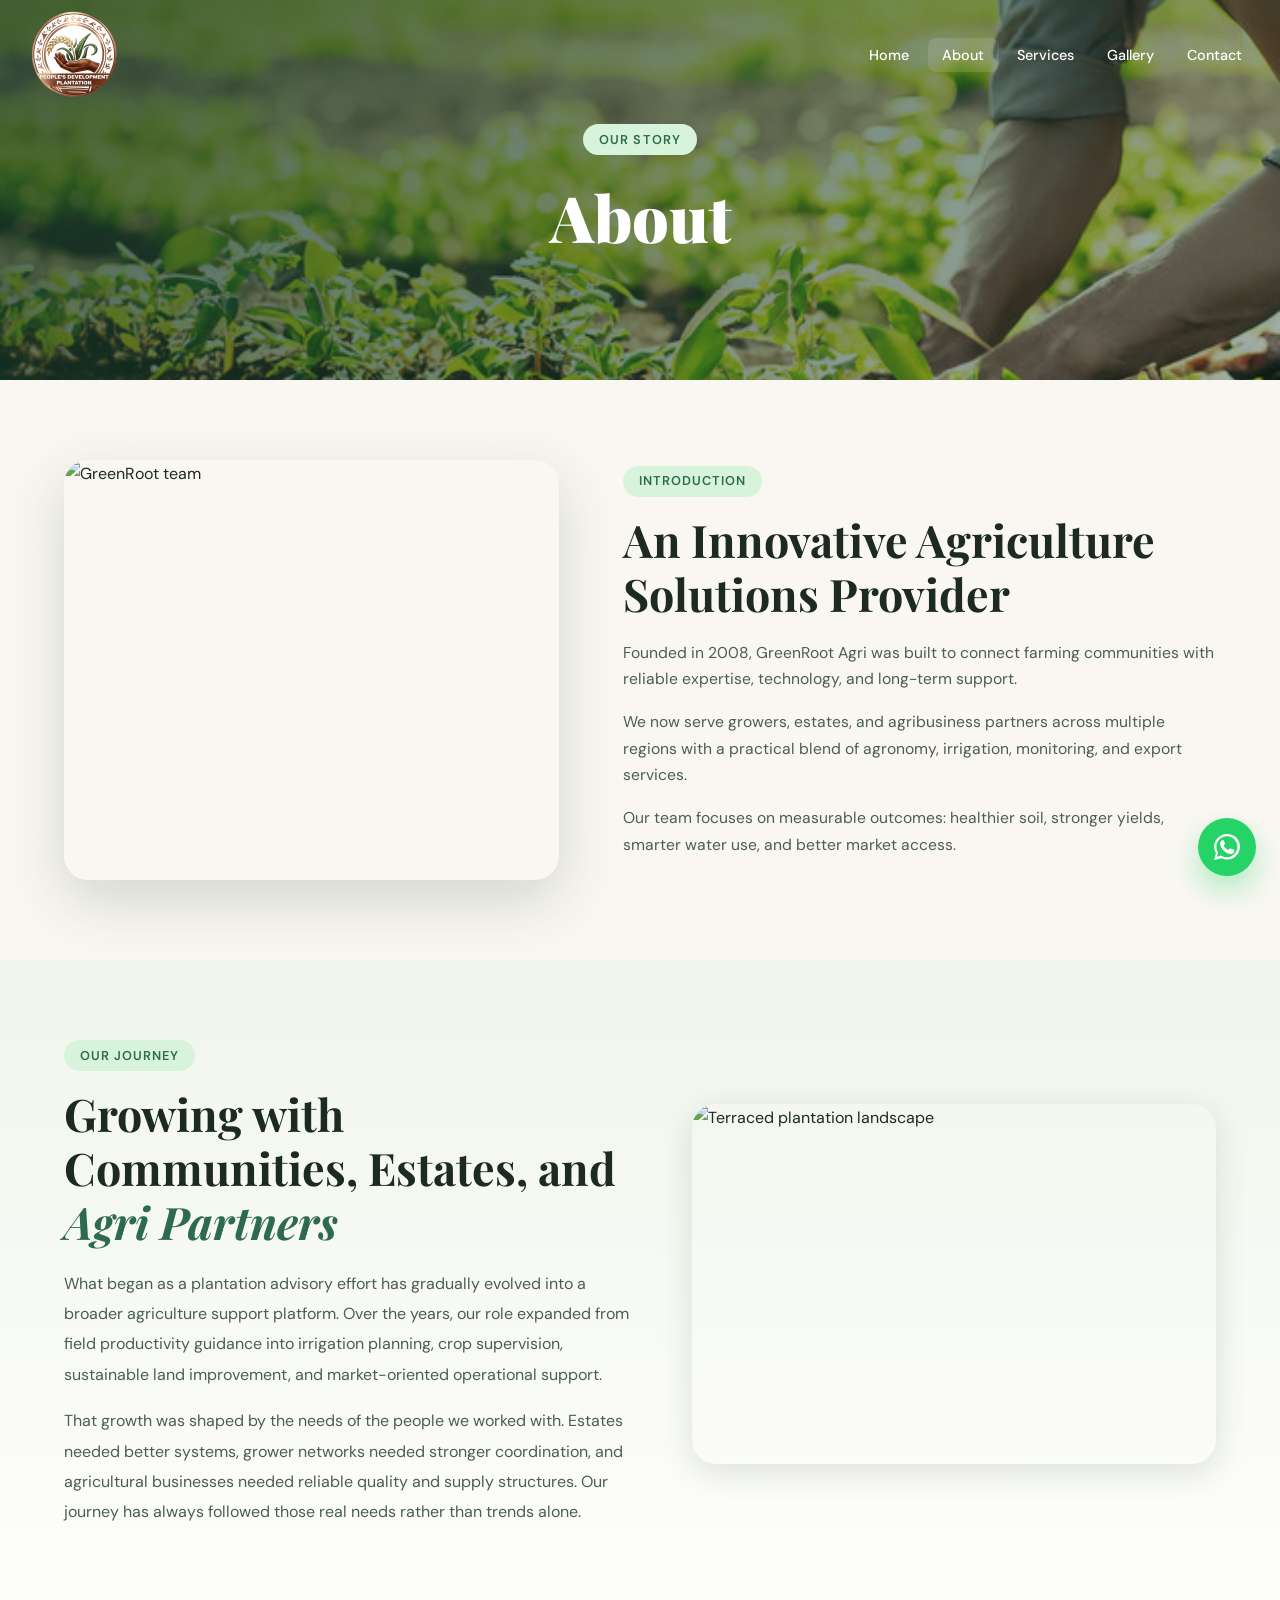
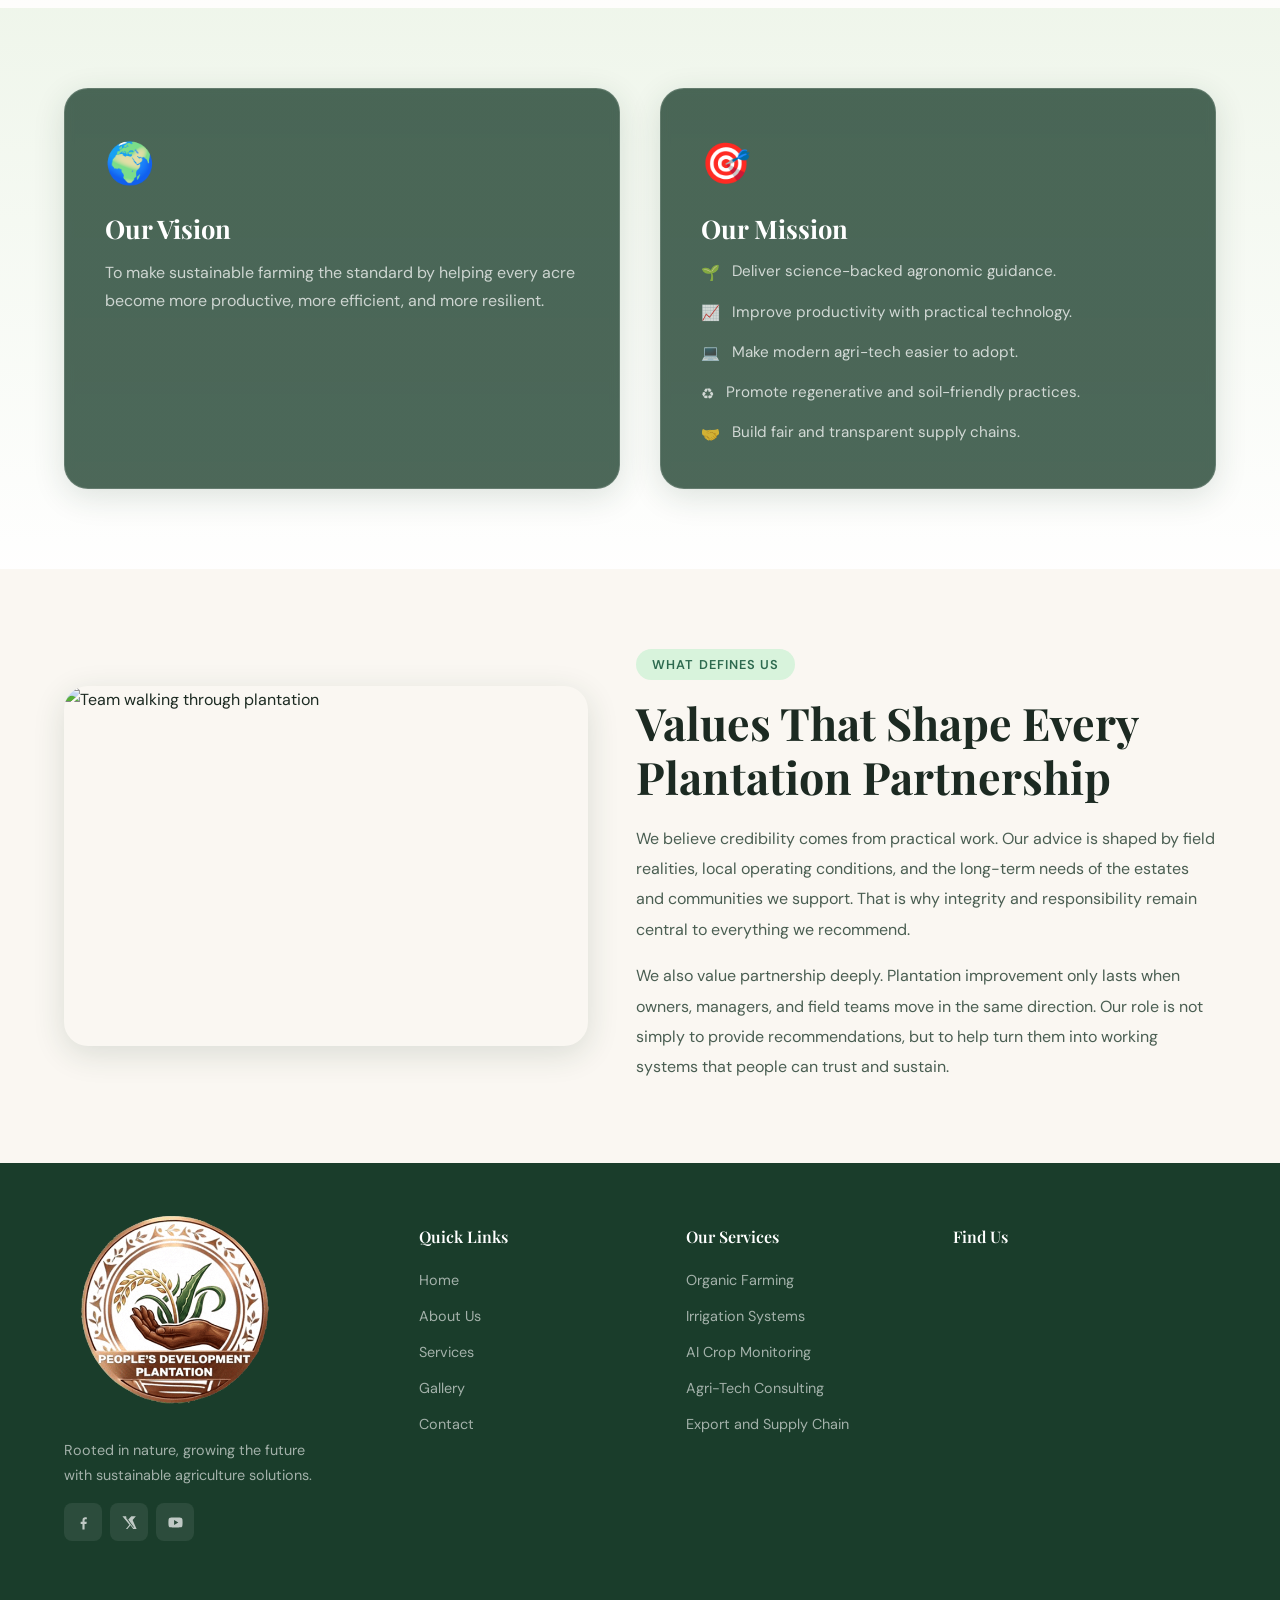
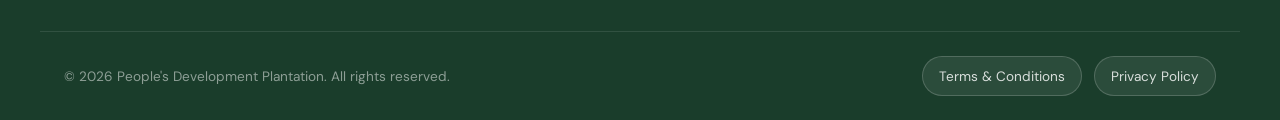
==== commit 7a7591af: "a4" ====
--- a/about.html
+++ b/about.html
@@ -12,14 +12,14 @@
 <body data-page="about">
   <div class="preloader" id="preloader">
     <div class="preloader-inner">
-      <img src="images/pdplogo-gif-bgremove.gif" alt="Loading" class="preloader-gif">
+      <img src="images/pdproundlogo.gif" alt="Loading" class="preloader-gif">
       <p class="preloader-text">Loading...</p>
     </div>
   </div>
   <nav id="navbar">
     <div class="nav-inner">
       <a href="index.html" class="nav-logo">
-        <img src="images/pdplogo-txtwhite.png" alt="PDP logo" class="header-logo-mark">
+        <img src="images/pdproundlogo.gif" alt="PDP logo" class="header-logo-mark">
         <!-- <span class="logo-text">People's Development Plantation</span> -->
       </a>
       <button class="hamburger" id="hamburger" aria-label="Menu">
@@ -101,7 +101,7 @@
         </div>
         <div class="editorial-copy fade-in delay-1">
           <span class="section-tag">What Defines Us</span>
-          <h2>Values That Shape Every <em>Plantation Partnership</em></h2>
+          <h2>Values That Shape Every Plantation Partnership</h2>
           <p>We believe credibility comes from practical work. Our advice is shaped by field realities, local operating conditions, and the long-term needs of the estates and communities we support. That is why integrity and responsibility remain central to everything we recommend.</p>
           <p>We also value partnership deeply. Plantation improvement only lasts when owners, managers, and field teams move in the same direction. Our role is not simply to provide recommendations, but to help turn them into working systems that people can trust and sustain.</p>
         </div>
@@ -141,7 +141,7 @@
   <footer id="main-footer">
     <div class="footer-top container">
       <div class="footer-brand">
-        <img src="images/pdplogo-txtwhite.png" alt="PDP logo" class="footer-logo-mark">
+        <img src="images/pdproundlogo.gif" alt="PDP logo" class="footer-logo-mark">
         <!-- <span class="logo-text">People's Development Plantation</span> -->
         <p>Rooted in nature, growing the future with sustainable agriculture solutions.</p>
         <div class="social-links footer-social-links" aria-label="Social media links">
@@ -182,7 +182,7 @@
       </div>
     </div>
     <div class="footer-bottom container">
-      <p>&copy; 2026 People's Development Plantation. All rights reserved.</p>
+      <p>&copy; 2026 People's Development Plantation. <span class="footer-copy-break">All rights reserved.</span></p>
       <div class="footer-legal">
         <a href="#" onclick="return openModal('terms')">Terms & Conditions</a>
         <a href="#" onclick="return openModal('privacy')">Privacy Policy</a>
@@ -198,7 +198,7 @@
   <div class="modal" id="modal-terms">
     <button class="modal-close" onclick="closeModal()">X</button>
     <div class="modal-header">
-      <img src="images/pdplogo-txtwhite.png" alt="PDP logo" class="modal-logo">
+      <img src="images/pdproundlogo.gif" alt="PDP logo" class="modal-logo">
       <h2>Terms & Conditions</h2>
     </div>
     <div class="modal-body"><p>Standard business terms apply to all website usage and service inquiries.</p></div>
@@ -206,7 +206,7 @@
   <div class="modal" id="modal-privacy">
     <button class="modal-close" onclick="closeModal()">X</button>
     <div class="modal-header">
-      <img src="images/pdplogo-txtwhite.png" alt="PDP logo" class="modal-logo">
+      <img src="images/pdproundlogo.gif" alt="PDP logo" class="modal-logo">
       <h2>Privacy Policy</h2>
     </div>
     <div class="modal-body"><p>We protect submitted personal information and use it only for support and communication.</p></div>
--- a/style.css
+++ b/style.css
@@ -214,13 +214,13 @@
   height: 100%;
 }
 .header-logo-mark {
-  width: 150px;
+  width: 100px;
   height: auto;
   max-height: none;
   object-fit: contain;
   flex-shrink: 0;
   display: block;
-  padding-bottom: 20px
+  padding-bottom: 0px
 }
 .logo-text {
   font-family: 'Playfair Display', serif;
@@ -486,18 +486,36 @@
   gap: 1.5rem;
 }
 .service-card {
-  background: rgba(255,255,255,.06);
+  position: relative;
+  background:
+    linear-gradient(180deg, rgba(12, 33, 23, .74) 0%, rgba(12, 33, 23, .84) 100%),
+    var(--card-bg, none) center/cover no-repeat;
   border: 1px solid rgba(255,255,255,.1);
   border-radius: var(--radius);
   padding: 2rem 1.5rem;
   cursor: pointer;
   transition: var(--transition);
+  overflow: hidden;
 }
 .service-card:hover {
-  background: rgba(82,183,136,.15);
+  background:
+    linear-gradient(180deg, rgba(18, 50, 36, .62) 0%, rgba(18, 50, 36, .76) 100%),
+    var(--card-bg, none) center/cover no-repeat;
   border-color: var(--green-light);
   transform: translateY(-6px);
   box-shadow: var(--shadow-md);
+}
+.service-card:nth-child(1) {
+  --card-bg: url('https://images.unsplash.com/photo-1464226184884-fa280b87c399?w=1200&q=80');
+}
+.service-card:nth-child(2) {
+  --card-bg: url('https://images.unsplash.com/photo-1500382017468-9049fed747ef?w=1200&q=80');
+}
+.service-card:nth-child(3) {
+  --card-bg: url('https://images.unsplash.com/photo-1523741543316-beb7fc7023d8?w=1200&q=80');
+}
+.service-card:nth-child(4) {
+  --card-bg: url('https://images.unsplash.com/photo-1471193945509-9ad0617afabf?w=1200&q=80');
 }
 .service-icon {
   font-size: 2.5rem;
@@ -660,6 +678,7 @@
   height: 380px;
   display: flex;
   align-items: center;
+  justify-content: center;
   overflow: hidden;
   margin-top: calc(-1 * var(--nav-h));
 }
@@ -676,7 +695,10 @@
 .page-hero-text {
   position: relative;
   z-index: 2;
-  padding: 0 1.5rem 0 calc((100vw - 1200px)/2 + 1.5rem);
+  width: 100%;
+  max-width: 1200px;
+  padding: 0 1.5rem;
+  text-align: center;
   color: var(--white);
   animation: heroIn .7s ease-out both;
 }
@@ -703,9 +725,7 @@
 }
 
 .vision-mission {
-  background:
-    linear-gradient(rgba(26,61,43,.82), rgba(26,61,43,.82)),
-    url('https://images.unsplash.com/photo-1500382017468-9049fed747ef?w=1600&q=80') center/cover no-repeat;
+  background: linear-gradient(180deg, rgba(216,243,220,.32) 0%, rgba(255,255,255,.92) 100%);
   padding: 5rem 1.5rem;
   position: relative;
 }
@@ -715,12 +735,20 @@
   gap: 2.5rem;
 }
 .vm-card {
-  background: rgba(255,255,255,.08);
+  background:
+    linear-gradient(rgba(26,61,43,.78), rgba(26,61,43,.78)),
+    var(--vm-card-bg, none) center/cover no-repeat;
   border: 1px solid rgba(255,255,255,.14);
   border-radius: var(--radius-lg);
   padding: 2.5rem;
   backdrop-filter: blur(4px);
   box-shadow: var(--shadow-md);
+}
+.vm-card.vision {
+  --vm-card-bg: url('https://images.unsplash.com/photo-1464226184884-fa280b87c399?w=1200&q=80');
+}
+.vm-card.mission {
+  --vm-card-bg: url('https://images.unsplash.com/photo-1500382017468-9049fed747ef?w=1200&q=80');
 }
 .vm-icon { font-size: 2.5rem; margin-bottom: 1rem; }
 .vm-card h3 { color: var(--white); margin-bottom: 1rem; }
@@ -1235,13 +1263,28 @@
   gap: 1rem;
 }
 .footer-bottom p { color: rgba(255,255,255,.5); font-size: .85rem; }
-.footer-legal { display: flex; gap: 1.5rem; }
+.footer-copy-break { display: inline; }
+.footer-legal { display: flex; gap: .75rem; }
 .footer-legal a {
-  color: rgba(255,255,255,.5);
+  display: inline-flex;
+  align-items: center;
+  justify-content: center;
+  min-height: 40px;
+  padding: .7rem 1rem;
+  border-radius: 999px;
+  border: 1px solid rgba(255,255,255,.18);
+  background: rgba(255,255,255,.08);
+  color: rgba(255,255,255,.82);
   font-size: .85rem;
-  transition: var(--transition);
-}
-.footer-legal a:hover { color: var(--green-light); }
+  line-height: 1;
+  transition: var(--transition);
+}
+.footer-legal a:hover {
+  color: var(--white);
+  background: rgba(82,183,136,.24);
+  border-color: rgba(82,183,136,.5);
+  transform: translateY(-1px);
+}
 
 .whatsapp-float {
   position: fixed;
@@ -1405,6 +1448,10 @@
   }
 
   .hamburger { display: flex; }
+  .hamburger.active {
+    background: rgba(220, 38, 38, .22);
+    border-color: rgba(248, 113, 113, .5);
+  }
   .nav-inner {
     padding: 0 1rem;
   }
@@ -1412,7 +1459,7 @@
     max-width: calc(100% - 64px);
   }
   .header-logo-mark {
-    width: 120px;
+    width: 108px;
     max-width: 100%;
   }
   .nav-links {
@@ -1443,7 +1490,19 @@
   }
   .nav-links li {
     width: 100%;
-  }
+    opacity: 0;
+    transform: translateY(-10px);
+    transition: opacity .34s ease, transform .34s ease;
+  }
+  .nav-links.open li {
+    opacity: 1;
+    transform: translateY(0);
+  }
+  .nav-links.open li:nth-child(1) { transition-delay: .04s; }
+  .nav-links.open li:nth-child(2) { transition-delay: .1s; }
+  .nav-links.open li:nth-child(3) { transition-delay: .16s; }
+  .nav-links.open li:nth-child(4) { transition-delay: .22s; }
+  .nav-links.open li:nth-child(5) { transition-delay: .28s; }
   .nav-links a {
     display: flex;
     width: 100%;
@@ -1557,7 +1616,37 @@
   .svc-img-wrap img { height: 220px; }
 
   .contact-section { grid-template-columns: 1fr; }
-  .form-row { grid-template-columns: 1fr; }
+  .contact-form-wrap {
+    width: min(100%, 760px);
+    padding: 2rem 1.75rem;
+  }
+  .contact-form-wrap h3 {
+    margin-bottom: 1.15rem;
+    font-size: 1.45rem;
+  }
+  .contact-form-wrap .contact-form {
+    max-width: 100%;
+  }
+  .contact-form-wrap .form-row {
+    grid-template-columns: repeat(2, minmax(0, 1fr));
+    gap: .85rem;
+  }
+  .contact-form-wrap .form-group {
+    gap: .35rem;
+    margin-bottom: .7rem;
+  }
+  .contact-form-wrap .form-group label {
+    font-size: .82rem;
+    line-height: 1.3;
+  }
+  .contact-form-wrap .form-group input,
+  .contact-form-wrap .form-group textarea {
+    padding: .72rem .9rem;
+    font-size: .92rem;
+  }
+  .contact-form-wrap .form-group textarea {
+    min-height: 132px;
+  }
 
   .footer-top {
     grid-template-columns: 1fr 1fr;
@@ -1571,11 +1660,20 @@
     min-width: 0;
   }
   .footer-bottom { flex-direction: column; text-align: center; }
-  .footer-legal { justify-content: center; flex-wrap: wrap; }
+  .footer-bottom p { order: 2; }
+  .footer-copy-break {
+    display: block;
+    margin-top: .15rem;
+  }
+  .footer-legal {
+    order: 1;
+    justify-content: center;
+    flex-wrap: wrap;
+  }
   .footer-brand {
     align-items: center;
     text-align: center;
-    transform: translateY(-18px);
+    transform: translateY(2px);
   }
   .footer-logo-mark {
     width: 210px;
@@ -1625,7 +1723,7 @@
     padding: 0 .9rem;
   }
   .header-logo-mark {
-    width: 102px;
+    width: 80px;
   }
   .hamburger {
     min-width: 42px;
@@ -1737,6 +1835,35 @@
   .contact-item {
     padding: .9rem .75rem;
   }
+  .contact-form-wrap {
+    width: calc(100% + .35rem);
+    max-width: none;
+    margin-left: -.175rem;
+    margin-right: -.175rem;
+    padding: 1.55rem 1rem;
+  }
+  .contact-form-wrap h3 {
+    font-size: 1.28rem;
+    line-height: 1.25;
+  }
+  .contact-form-wrap .form-row {
+    grid-template-columns: repeat(2, minmax(0, 1fr));
+    gap: .7rem;
+  }
+  .contact-form-wrap .form-group {
+    margin-bottom: .65rem;
+  }
+  .contact-form-wrap .form-group label {
+    font-size: .78rem;
+  }
+  .contact-form-wrap .form-group input,
+  .contact-form-wrap .form-group textarea {
+    padding: .7rem .82rem;
+    font-size: .88rem;
+  }
+  .contact-form-wrap .form-group textarea {
+    min-height: 120px;
+  }
   .reviews-grid {
     grid-auto-columns: minmax(250px, 86vw);
     gap: 1.1rem;
@@ -1766,7 +1893,7 @@
     margin-top: 1rem;
   }
   .footer-brand {
-    transform: translateY(-14px);
+    transform: translateY(4px);
   }
   .whatsapp-float {
     width: 50px;
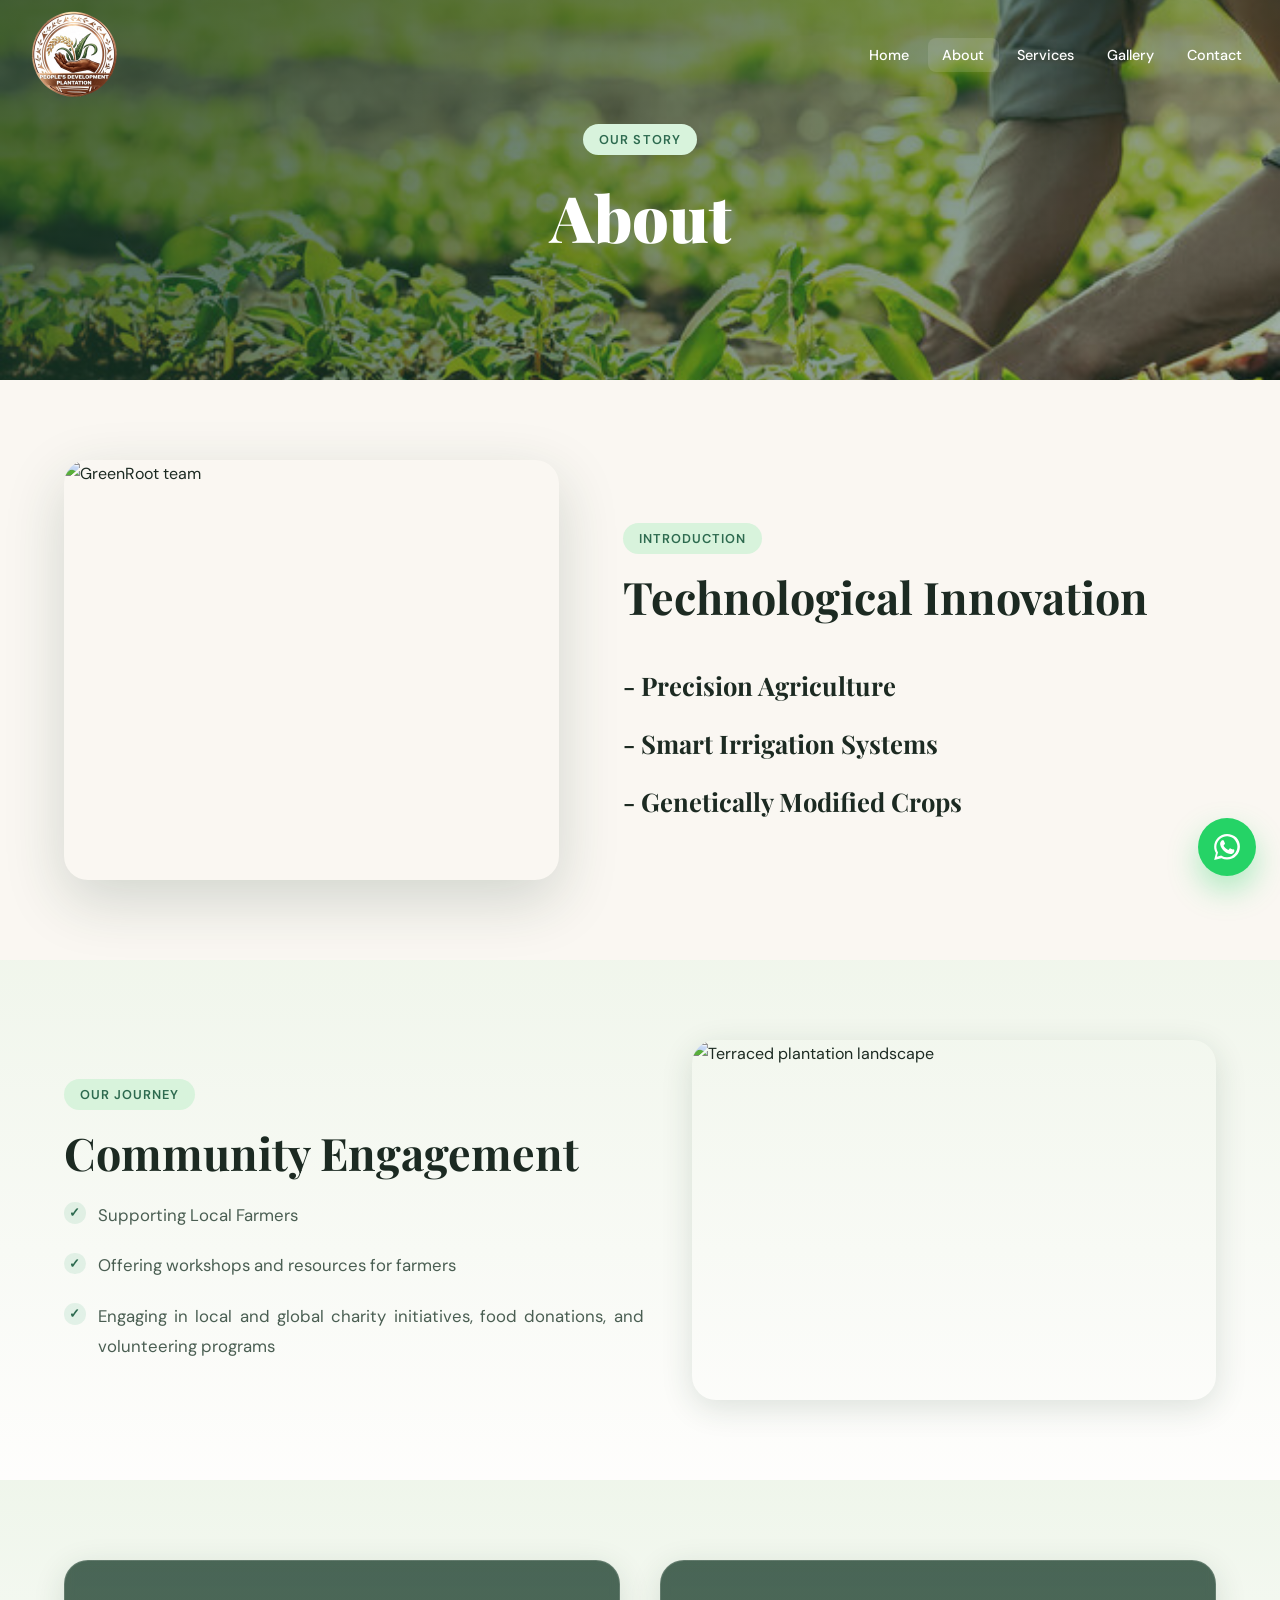
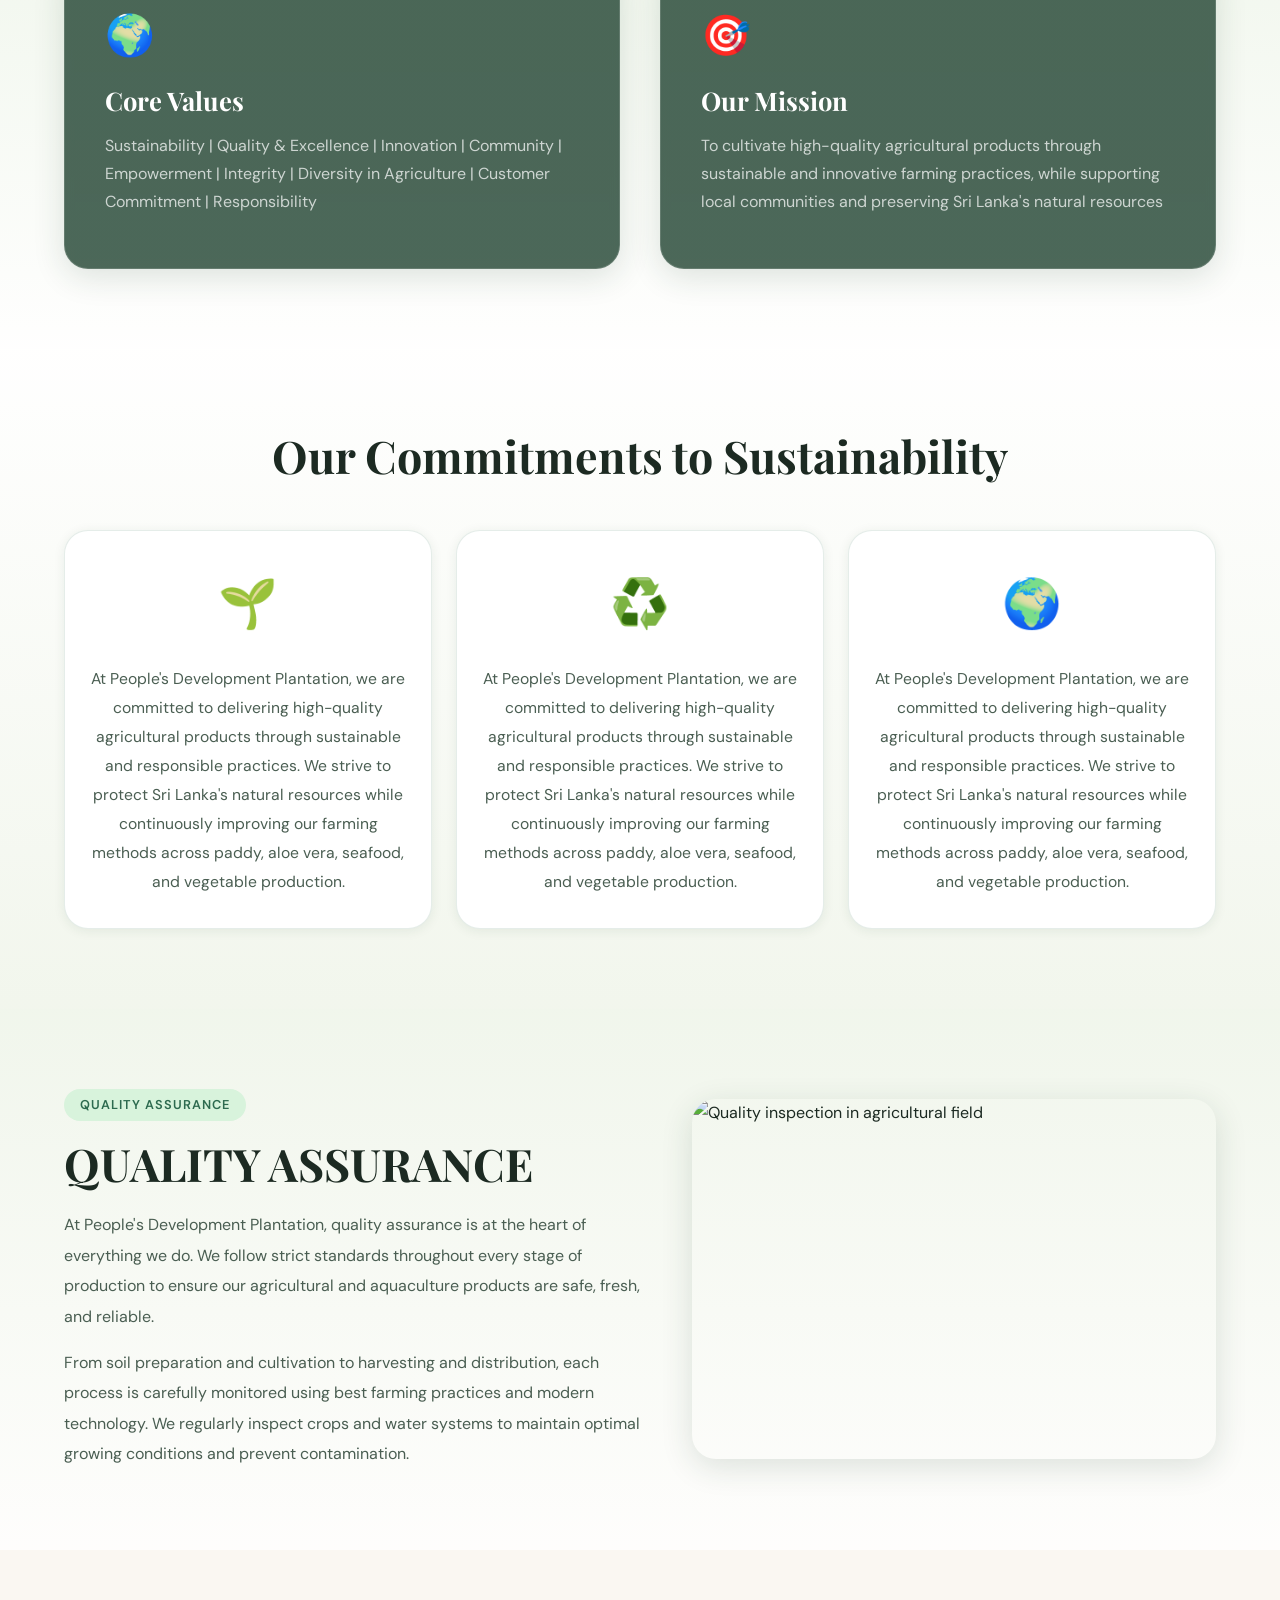
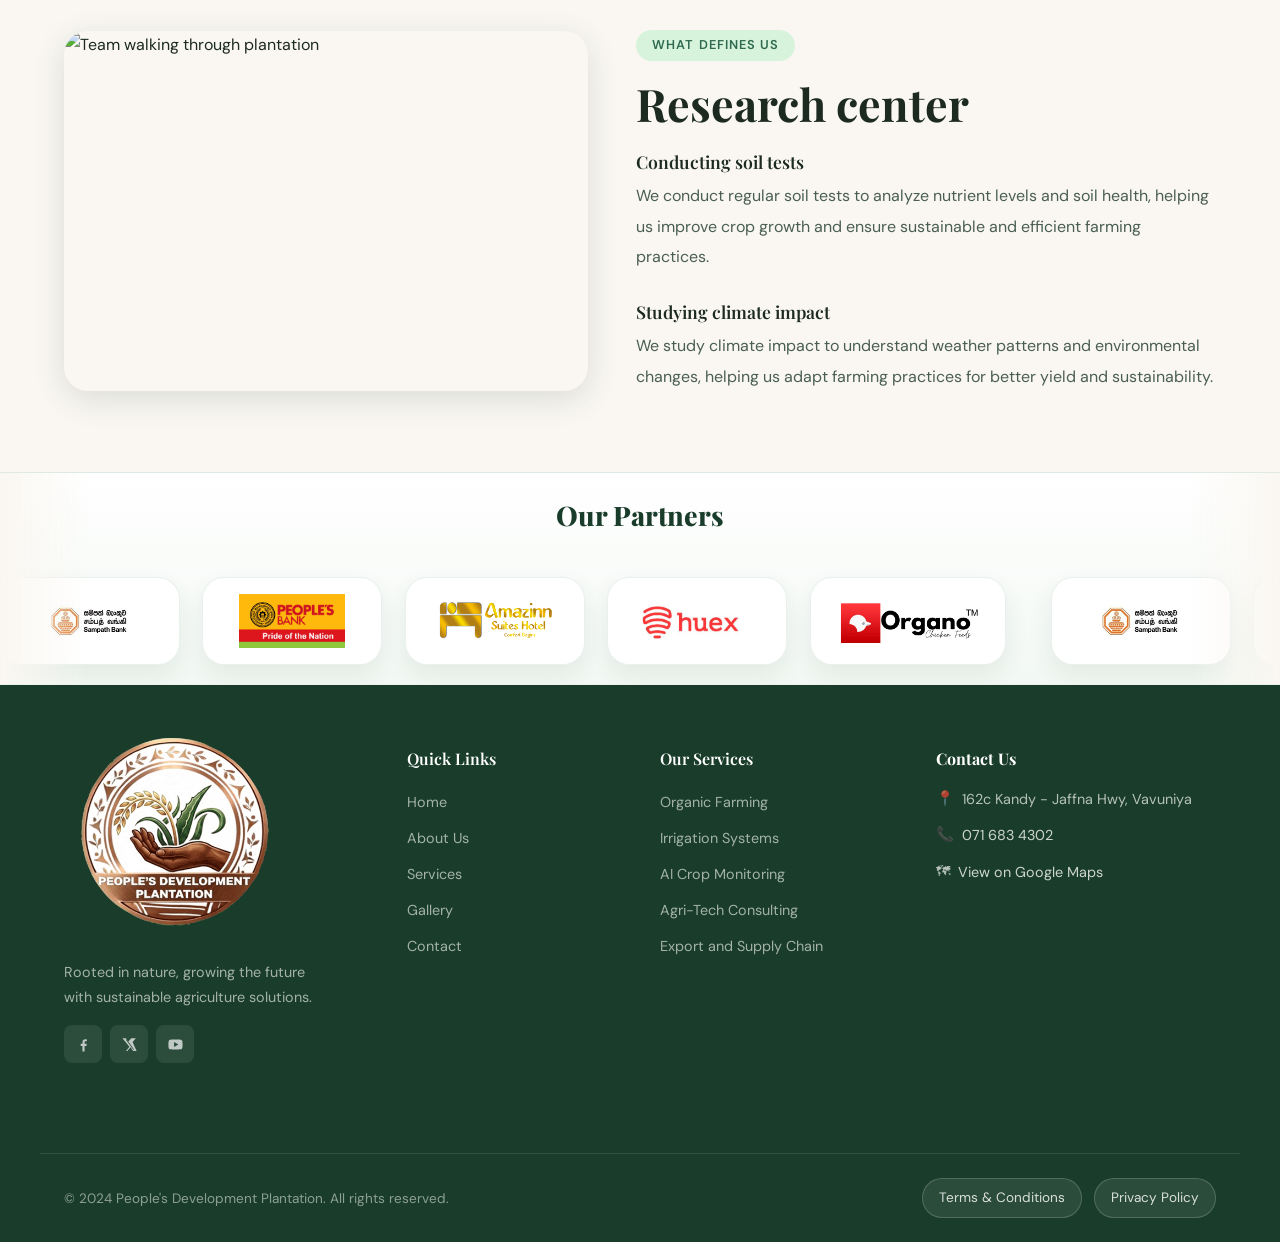
==== commit 8e500378: "a5" ====
--- a/about.html
+++ b/about.html
@@ -52,10 +52,19 @@
       </div>
       <div class="about-intro-text">
         <span class="section-tag">Introduction</span>
-        <h2>An Innovative Agriculture Solutions Provider</h2>
-        <p>Founded in 2008, GreenRoot Agri was built to connect farming communities with reliable expertise, technology, and long-term support.</p>
-        <p>We now serve growers, estates, and agribusiness partners across multiple regions with a practical blend of agronomy, irrigation, monitoring, and export services.</p>
-        <p>Our team focuses on measurable outcomes: healthier soil, stronger yields, smarter water use, and better market access.</p>
+        <h2>Technological Innovation</h2><br>
+        <h3>- Precision Agriculture</h3><br>
+        <h3>- Smart Irrigation Systems</h3><br>
+        <h3>- Genetically Modified Crops</h3>
+        <!-- <p>Our team focuses on measurable outcomes: healthier soil, stronger yields, smarter water use, and better market access.</p> -->
+        <!-- <div class="intro-innovation"> -->
+          <!-- <h3>Technological Innovation</h3>
+          <div class="intro-innovation-list">
+            <span>Precision Agriculture</span>
+            <span>Smart Irrigation Systems</span>
+            <span>Genetically Modified Crops</span>
+          </div> -->
+        </div>
       </div>
     </section>
 
@@ -63,9 +72,12 @@
       <div class="container editorial-layout">
         <div class="editorial-copy fade-in">
           <span class="section-tag">Our Journey</span>
-          <h2>Growing with Communities, Estates, and <em>Agri Partners</em></h2>
-          <p>What began as a plantation advisory effort has gradually evolved into a broader agriculture support platform. Over the years, our role expanded from field productivity guidance into irrigation planning, crop supervision, sustainable land improvement, and market-oriented operational support.</p>
-          <p>That growth was shaped by the needs of the people we worked with. Estates needed better systems, grower networks needed stronger coordination, and agricultural businesses needed reliable quality and supply structures. Our journey has always followed those real needs rather than trends alone.</p>
+          <h2>Community Engagement</h2>
+          <ul class="impact-list">
+            <li>Supporting Local Farmers</li>
+            <li>Offering workshops and resources for farmers</li>
+            <li>Engaging in local and global charity initiatives, food donations, and volunteering programs</li>
+          </ul>
         </div>
         <div class="editorial-media fade-in delay-1">
           <img src="https://images.unsplash.com/photo-1500595046743-cd271d694d30?w=1200&q=80" alt="Terraced plantation landscape">
@@ -77,19 +89,50 @@
       <div class="container">
         <div class="vm-card vision fade-in">
           <div class="vm-icon">&#127757;</div>
-          <h3>Our Vision</h3>
-          <p>To make sustainable farming the standard by helping every acre become more productive, more efficient, and more resilient.</p>
+          <h3>Core Values</h3>
+          <p>Sustainability | Quality & Excellence | Innovation | Community | Empowerment | Integrity | Diversity in Agriculture | Customer Commitment | Responsibility</p>
         </div>
         <div class="vm-card mission fade-in delay-1">
           <div class="vm-icon">&#127919;</div>
           <h3>Our Mission</h3>
-          <ul class="mission-list">
-            <li><span>&#127793;</span> Deliver science-backed agronomic guidance.</li>
-            <li><span>&#128200;</span> Improve productivity with practical technology.</li>
-            <li><span>&#128187;</span> Make modern agri-tech easier to adopt.</li>
-            <li><span>&#9851;</span> Promote regenerative and soil-friendly practices.</li>
-            <li><span>&#129309;</span> Build fair and transparent supply chains.</li>
-          </ul>
+          <p>To cultivate high-quality agricultural products through sustainable and innovative farming practices, while supporting
+local communities and preserving Sri Lanka's natural resources</p>
+        </div>
+      </div>
+    </section>
+
+    <section class="sustainability-section">
+      <div class="container">
+        <div class="section-header fade-in">
+          <h2>Our Commitments to Sustainability</h2>
+        </div>
+        <div class="sustainability-grid">
+          <div class="sustainability-card fade-in">
+            <div class="sustainability-icon">🌱</div>
+            <p>At People's Development Plantation, we are committed to delivering high-quality agricultural products through sustainable and responsible practices. We strive to protect Sri Lanka's natural resources while continuously improving our farming methods across paddy, aloe vera, seafood, and vegetable production.</p>
+          </div>
+          <div class="sustainability-card fade-in delay-1">
+            <div class="sustainability-icon">♻️</div>
+            <p>At People's Development Plantation, we are committed to delivering high-quality agricultural products through sustainable and responsible practices. We strive to protect Sri Lanka's natural resources while continuously improving our farming methods across paddy, aloe vera, seafood, and vegetable production.</p>
+          </div>
+          <div class="sustainability-card fade-in delay-2">
+            <div class="sustainability-icon">🌍</div>
+            <p>At People's Development Plantation, we are committed to delivering high-quality agricultural products through sustainable and responsible practices. We strive to protect Sri Lanka's natural resources while continuously improving our farming methods across paddy, aloe vera, seafood, and vegetable production.</p>
+          </div>
+        </div>
+      </div>
+    </section>
+
+    <section class="content-band content-band-soft">
+      <div class="container editorial-layout">
+        <div class="editorial-copy fade-in">
+          <span class="section-tag">QUALITY ASSURANCE</span>
+          <h2>QUALITY ASSURANCE</h2>
+          <p>At People's Development Plantation, quality assurance is at the heart of everything we do. We follow strict standards throughout every stage of production to ensure our agricultural and aquaculture products are safe, fresh, and reliable.</p>
+          <p>From soil preparation and cultivation to harvesting and distribution, each process is carefully monitored using best farming practices and modern technology. We regularly inspect crops and water systems to maintain optimal growing conditions and prevent contamination.</p>
+        </div>
+        <div class="editorial-media fade-in delay-1">
+          <img src="https://images.unsplash.com/photo-1464226184884-fa280b87c399?w=1200&q=80" alt="Quality inspection in agricultural field">
         </div>
       </div>
     </section>
@@ -101,9 +144,17 @@
         </div>
         <div class="editorial-copy fade-in delay-1">
           <span class="section-tag">What Defines Us</span>
-          <h2>Values That Shape Every Plantation Partnership</h2>
-          <p>We believe credibility comes from practical work. Our advice is shaped by field realities, local operating conditions, and the long-term needs of the estates and communities we support. That is why integrity and responsibility remain central to everything we recommend.</p>
-          <p>We also value partnership deeply. Plantation improvement only lasts when owners, managers, and field teams move in the same direction. Our role is not simply to provide recommendations, but to help turn them into working systems that people can trust and sustain.</p>
+          <h2>Research center</h2>
+          <div class="research-card">
+            <div class="research-item">
+              <h4>Conducting soil tests</h4>
+              <p>We conduct regular soil tests to analyze nutrient levels and soil health, helping us improve crop growth and ensure sustainable and efficient farming practices.</p>
+            </div>
+            <div class="research-item">
+              <h4>Studying climate impact</h4>
+              <p>We study climate impact to understand weather patterns and environmental changes, helping us adapt farming practices for better yield and sustainability.</p>
+            </div>
+          </div>
         </div>
       </div>
     </section>
@@ -137,6 +188,26 @@
       </div>
     </section>
   </main> -->
+
+  <section class="partner-divider" aria-label="Partner logos">
+    <h2 class="partner-heading">Our Partners</h2><br>
+    <div class="partner-divider-track">
+      <div class="partner-divider-group">
+        <div class="partner-logo-item"><img src="images/sampath bank.png" alt="Sampath Bank"></div>
+        <div class="partner-logo-item"><img src="images/peoples bank.jpg" alt="People's Bank"></div>
+        <div class="partner-logo-item"><img src="images/Amazinn.png" alt="Amazinn"></div>
+        <div class="partner-logo-item"><img src="images/huex.png" alt="Huex"></div>
+        <div class="partner-logo-item"><img src="images/organo.png" alt="Organo"></div>
+      </div>
+      <div class="partner-divider-group" aria-hidden="true">
+        <div class="partner-logo-item"><img src="images/sampath bank.png" alt=""></div>
+        <div class="partner-logo-item"><img src="images/peoples bank.jpg" alt=""></div>
+        <div class="partner-logo-item"><img src="images/Amazinn.png" alt=""></div>
+        <div class="partner-logo-item"><img src="images/huex.png" alt=""></div>
+        <div class="partner-logo-item"><img src="images/organo.png" alt=""></div>
+      </div>
+    </div>
+  </section>
 
   <footer id="main-footer">
     <div class="footer-top container">
@@ -176,13 +247,17 @@
           <li><a href="services.html">Export and Supply Chain</a></li>
         </ul>
       </div>
-      <div class="footer-map">
-        <h4>Find Us</h4>
-        <iframe src="https://www.google.com/maps/embed?pb=!1m18!1m12!1m3!1d3960.7985085714384!2d79.8550!3d6.9271!2m3!1f0!2f0!3f0!3m2!1i1024!2i768!4f13.1!3m3!1m2!1s0x3ae259251b6b3beb%3A0x46cedc44b90b7b5a!2sColombo%207%2C%20Sri%20Lanka!5e0!3m2!1sen!2sus!4v1" width="100%" height="140" style="border:0;border-radius:10px;opacity:0.85;" loading="lazy"></iframe>
+      <div class="footer-contact">
+        <h3>Contact Us</h3>
+        <div class="footer-contact-list">
+          <p><span aria-hidden="true">&#128205;</span> 162c Kandy - Jaffna Hwy, Vavuniya</p>
+          <p><span aria-hidden="true">&#128222;</span> <a href="tel:+94716834302">071 683 4302</a></p>
+          <p><span aria-hidden="true">&#128506;</span> <a href="https://maps.app.goo.gl/ik3ykV5mkJsR7PHg8" target="_blank" rel="noopener noreferrer">View on Google Maps</a></p>
+        </div>
       </div>
     </div>
     <div class="footer-bottom container">
-      <p>&copy; 2026 People's Development Plantation. <span class="footer-copy-break">All rights reserved.</span></p>
+      <p>&copy; 2024 People's Development Plantation. <span class="footer-copy-break">All rights reserved.</span></p>
       <div class="footer-legal">
         <a href="#" onclick="return openModal('terms')">Terms & Conditions</a>
         <a href="#" onclick="return openModal('privacy')">Privacy Policy</a>
@@ -190,7 +265,7 @@
     </div>
   </footer>
 
-  <a href="https://wa.me/94112345678" class="whatsapp-float" target="_blank" rel="noopener noreferrer" aria-label="Chat on WhatsApp">
+  <a href="https://wa.me/94716834302" class="whatsapp-float" target="_blank" rel="noopener noreferrer" aria-label="Chat on WhatsApp">
     <svg viewBox="0 0 24 24" aria-hidden="true"><path d="M20 3.9A11.8 11.8 0 0 0 12 .8C5.9.8 1 5.7 1 11.8c0 1.9.5 3.8 1.5 5.4L1 23.2l6.2-1.6a11 11 0 0 0 4.8 1.1h.1c6.1 0 11-4.9 11-11 0-2.9-1.1-5.6-3.1-7.8zm-8 16.9h-.1a9 9 0 0 1-4.6-1.3l-.3-.2-3.7 1 1-3.6-.2-.4a9 9 0 1 1 8 4.5zm5-6.7c-.3-.1-1.7-.8-2-.9-.3-.1-.5-.1-.7.1l-.9 1c-.2.2-.4.2-.7.1-1.9-1-3.2-2.7-3.5-3.2-.2-.3 0-.5.1-.7l.7-.8.2-.4c.1-.1.1-.4 0-.5l-.9-2.1c-.2-.4-.5-.4-.7-.4h-.6c-.2 0-.5.1-.7.4-.8.7-1.2 1.7-1.2 2.8 0 .3.1.7.2 1 .6 2 1.8 3.8 3.4 5.2.5.5 1.1.9 1.7 1.3 1 .5 2.1.9 3.3 1 .7.1 1.5 0 2.1-.4.5-.3 1.3-1.2 1.4-1.8.1-.6.1-1.2 0-1.4-.1-.2-.3-.3-.6-.4z"/></svg>
   </a>
 
--- a/style.css
+++ b/style.css
@@ -45,7 +45,7 @@
   display: flex;
   align-items: center;
   justify-content: center;
-  background: var(--cream);
+  background: white;
   transition: opacity .100s ease, visibility .100s ease;
 }
 .preloader.hidden {
@@ -65,7 +65,7 @@
   object-fit: contain;
 }
 .preloader-text {
-  color: var(--green-deep);
+  color: white;
   font-size: .95rem;
   font-weight: 600;
   letter-spacing: .08em;
@@ -178,6 +178,44 @@
 .editorial-copy p:last-child {
   margin-bottom: 0;
 }
+.research-card {
+  display: flex;
+  flex-direction: column;
+  gap: 1.75rem;
+  margin-top: 1rem;
+}
+.research-card .research-item h4 {
+  margin-bottom: .6rem;
+}
+.impact-list {
+  display: flex;
+  flex-direction: column;
+  gap: clamp(0.75rem, 2vw, 1.25rem);
+}
+.impact-list li {
+  position: relative;
+  padding-left: 2.1rem;
+  color: var(--text-mid);
+  font-size: clamp(0.9rem, 1.5vw, 1.05rem);
+  line-height: 1.8;
+  text-align: justify;
+}
+.impact-list li::before {
+  content: '\2713';
+  position: absolute;
+  left: 0;
+  top: .15rem;
+  width: 1.35rem;
+  height: 1.35rem;
+  border-radius: 50%;
+  background: rgba(82,183,136,.14);
+  color: var(--green-mid);
+  display: flex;
+  align-items: center;
+  justify-content: center;
+  font-size: .82rem;
+  font-weight: 700;
+}
 .editorial-media img {
   width: 100%;
   min-height: 360px;
@@ -530,6 +568,191 @@
   color: rgba(255,255,255,.65);
   font-size: .9rem;
   line-height: 1.6;
+}
+
+.growth-innovation {
+  position: relative;
+  padding: 6rem 1.5rem;
+  background:
+    radial-gradient(circle at top left, rgba(82,183,136,.24), transparent 34%),
+    linear-gradient(180deg, #f4fbf6 0%, #ffffff 100%);
+  overflow: hidden;
+}
+.growth-innovation::after {
+  content: '';
+  position: absolute;
+  left: 0;
+  right: 0;
+  bottom: 4.5rem;
+  height: 1px;
+  background: linear-gradient(90deg, transparent 0%, rgba(45,106,79,.22) 12%, rgba(45,106,79,.22) 88%, transparent 100%);
+}
+.growth-grid {
+  position: relative;
+  display: grid;
+  grid-template-columns: repeat(3, minmax(0, 1fr));
+  gap: 1.5rem;
+  align-items: end;
+  isolation: isolate;
+}
+.growth-arrow {
+  display: none;
+}
+.growth-arrow::before {
+  content: '';
+  position: absolute;
+  left: 5%;
+  bottom: 8%;
+  width: 82%;
+  height: 12px;
+  border-radius: 999px;
+  background: linear-gradient(90deg, rgba(244,211,94,.18) 0%, #f4d35e 20%, #ffd84d 62%, #fff2a6 100%);
+  box-shadow: 0 0 20px rgba(244,211,94,.38);
+  transform-origin: left center;
+  transform: scaleX(0) rotate(-30deg);
+  transition: transform 1.4s cubic-bezier(.22,1,.36,1);
+}
+.growth-arrow::after {
+  content: '';
+  position: absolute;
+  top: 5%;
+  right: 6%;
+  width: 42px;
+  height: 42px;
+  border-top: 11px solid #ffd84d;
+  border-right: 11px solid #ffd84d;
+  filter: drop-shadow(0 0 12px rgba(244,211,94,.48));
+  opacity: 0;
+  transform: translate(-24px, 24px) scale(.28) rotate(4deg);
+  transition:
+    opacity .3s ease 1.05s,
+    transform .52s cubic-bezier(.22,1,.36,1) 1.05s;
+}
+.growth-arrow span {
+  position: absolute;
+  left: 7%;
+  bottom: 9.5%;
+  width: 18px;
+  height: 18px;
+  border-radius: 50%;
+  background: radial-gradient(circle at 35% 35%, #fff8c9 0%, #ffd84d 55%, #f0bd20 100%);
+  box-shadow: 0 0 0 8px rgba(255,216,77,.12), 0 0 18px rgba(255,216,77,.55);
+  opacity: 0;
+  transform: translate3d(0, 0, 0) scale(.6);
+}
+.growth-arrow.visible::before {
+  transform: scaleX(1) rotate(-30deg);
+}
+.growth-arrow.visible::after {
+  opacity: 1;
+  transform: translate(0, 0) scale(1) rotate(0deg);
+}
+.growth-arrow.visible span {
+  opacity: 1;
+  animation: arrowPulse .85s ease .15s 1, arrowTravel 1.45s cubic-bezier(.22,1,.36,1) .12s forwards;
+}
+.growth-card {
+  position: relative;
+  display: flex;
+  flex-direction: column;
+  justify-content: flex-start;
+  min-height: 300px;
+  padding: 2rem 1.75rem;
+  border-radius: 28px 28px 20px 20px;
+  background:
+    linear-gradient(180deg, rgba(255,255,255,.96) 0%, rgba(216,243,220,.76) 100%);
+  border: 1px solid rgba(45,106,79,.12);
+  box-shadow: 0 18px 45px rgba(26,61,43,.1);
+  overflow: hidden;
+  transition: transform .45s ease, box-shadow .45s ease;
+  animation: growthLift 1.1s ease both;
+}
+.growth-card::before {
+  content: '';
+  position: absolute;
+  inset: auto 0 0 0;
+  height: 68%;
+  background: linear-gradient(180deg, rgba(82,183,136,.06) 0%, rgba(45,106,79,.14) 100%);
+  transform-origin: bottom;
+  animation: growthFill 1.5s ease both;
+}
+.growth-card > * {
+  position: relative;
+  z-index: 1;
+}
+.growth-card {
+  min-height: 360px;
+  z-index: 2;
+}
+.growth-card:hover {
+  transform: translateY(-8px);
+  box-shadow: 0 24px 60px rgba(26,61,43,.16);
+}
+.growth-step {
+  display: inline-flex;
+  align-items: center;
+  justify-content: center;
+  width: 54px;
+  height: 54px;
+  margin-bottom: 1.35rem;
+  border-radius: 16px;
+  background: rgba(26,61,43,.9);
+  color: var(--white);
+  font-family: 'Playfair Display', serif;
+  font-size: 1.2rem;
+  font-weight: 700;
+  letter-spacing: .04em;
+}
+.growth-card h3 {
+  margin-bottom: 1rem;
+  color: var(--green-deep);
+  font-size: clamp(1.15rem, 2vw, 1.45rem);
+}
+.growth-card p {
+  color: black;
+  font-size: .98rem;
+  line-height: 1.9;
+  max-width: 24ch;
+}
+@keyframes growthLift {
+  from {
+    opacity: 0;
+    transform: translateY(42px) scale(.96);
+  }
+  to {
+    opacity: 1;
+    transform: translateY(0) scale(1);
+  }
+}
+@keyframes growthFill {
+  from {
+    transform: scaleY(.1);
+    opacity: .15;
+  }
+  to {
+    transform: scaleY(1);
+    opacity: 1;
+  }
+}
+@keyframes arrowTravel {
+  0% {
+    transform: translate3d(0, 0, 0) scale(.6);
+  }
+  55% {
+    transform: translate3d(270px, -128px, 0) scale(.92);
+  }
+  100% {
+    transform: translate3d(500px, -250px, 0) scale(.72);
+  }
+}
+@keyframes arrowPulse {
+  0%,
+  100% {
+    box-shadow: 0 0 0 8px rgba(255,216,77,.12), 0 0 18px rgba(255,216,77,.55);
+  }
+  50% {
+    box-shadow: 0 0 0 14px rgba(255,216,77,.08), 0 0 26px rgba(255,216,77,.72);
+  }
 }
 
 /* ═══════════════════════ TESTIMONIALS ═══════════════════════ */
@@ -723,6 +946,32 @@
   margin-bottom: 1rem;
   font-size: .98rem;
 }
+.intro-innovation {
+  margin-top: 1.75rem;
+}
+.intro-innovation h3 {
+  margin-bottom: 1rem;
+  color: var(--green-deep);
+  font-size: 1.05rem;
+}
+.intro-innovation-list {
+  display: flex;
+  flex-wrap: wrap;
+  gap: .75rem;
+}
+.intro-innovation-list span {
+  display: inline-flex;
+  align-items: center;
+  min-height: 42px;
+  padding: .75rem 1rem;
+  border-radius: 999px;
+  background: rgba(82,183,136,.12);
+  border: 1px solid rgba(45,106,79,.12);
+  color: var(--green-deep);
+  font-size: .9rem;
+  font-weight: 600;
+  line-height: 1.4;
+}
 
 .vision-mission {
   background: linear-gradient(180deg, rgba(216,243,220,.32) 0%, rgba(255,255,255,.92) 100%);
@@ -763,6 +1012,45 @@
 }
 .mission-list li span { flex-shrink: 0; margin-top: .1rem; }
 
+.sustainability-section {
+  padding: 5rem 1.5rem;
+  background: linear-gradient(180deg, rgba(255,255,255,.96) 0%, rgba(216,243,220,.24) 100%);
+}
+.sustainability-grid {
+  display: grid;
+  grid-template-columns: repeat(3, minmax(0, 1fr));
+  gap: 1.5rem;
+}
+.sustainability-card {
+  background: var(--white);
+  border: 1px solid rgba(45,106,79,.12);
+  border-radius: var(--radius-lg);
+  padding: 2rem 1.6rem;
+  box-shadow: var(--shadow-sm);
+  transition: var(--transition);
+  display: flex;
+  flex-direction: column;
+  align-items: center;
+  text-align: center;
+}
+.sustainability-card:hover {
+  transform: translateY(-4px);
+  box-shadow: var(--shadow-md);
+}
+.sustainability-icon {
+  font-size: 3rem;
+  margin-bottom: 1.2rem;
+  display: flex;
+  align-items: center;
+  justify-content: center;
+}
+.sustainability-card p {
+  color: var(--text-mid);
+  font-size: .98rem;
+  line-height: 1.85;
+  margin: 0;
+}
+
 .team-section {
   padding: 5rem 1.5rem;
 }
@@ -814,9 +1102,13 @@
   border-radius: var(--radius-lg);
   overflow: hidden;
   box-shadow: var(--shadow-sm);
+  border: 1px solid rgba(45,106,79,.08);
   transition: var(--transition);
 }
-.service-detail-card:hover { box-shadow: var(--shadow-md); }
+.service-detail-card:hover {
+  box-shadow: var(--shadow-md);
+  transform: translateY(-4px);
+}
 .service-detail-card.reverse { direction: rtl; }
 .service-detail-card.reverse > * { direction: ltr; }
 .svc-img-wrap img {
@@ -825,6 +1117,7 @@
 }
 .svc-body {
   padding: 2.5rem 2.5rem 2.5rem 0;
+  max-width: 540px;
 }
 .service-detail-card.reverse .svc-body {
   padding: 2.5rem 0 2.5rem 2.5rem;
@@ -836,9 +1129,50 @@
 .svc-body h3 { margin-bottom: .9rem; color: var(--green-deep); }
 .svc-body p {
   color: var(--text-mid);
-  margin-bottom: 1.2rem;
-  font-size: .97rem;
-  line-height: 1.75;
+  margin-bottom: 0;
+  font-size: 1rem;
+  line-height: 1.9;
+}
+.farms-operations {
+  padding: 5rem 1.5rem;
+  background: linear-gradient(180deg, rgba(244,251,246,.7) 0%, rgba(255,255,255,.98) 100%);
+}
+.farm-practices-grid {
+  display: grid;
+  grid-template-columns: repeat(3, minmax(0, 1fr));
+  gap: 2rem;
+  align-items: start;
+}
+.farm-practice-item {
+  padding: .5rem 0;
+}
+.farm-practice-item h3 {
+  display: inline-flex;
+  align-items: center;
+  gap: .6rem;
+  margin-bottom: 1rem;
+  color: var(--green-deep);
+  font-size: 1.15rem;
+}
+.farm-practice-item h3::before {
+  content: '\2713';
+  display: inline-flex;
+  align-items: center;
+  justify-content: center;
+  width: 1.4rem;
+  height: 1.4rem;
+  border-radius: 50%;
+  background: rgba(82,183,136,.14);
+  color: var(--green-mid);
+  font-size: .82rem;
+  font-weight: 700;
+  flex-shrink: 0;
+}
+.farm-practice-item p {
+  color: var(--text-mid);
+  font-size: .98rem;
+  line-height: 1.9;
+  margin: 0;
 }
 .svc-body ul {
   display: flex;
@@ -1003,8 +1337,30 @@
   flex-shrink: 0;
 }
 .contact-item strong { display: block; font-size: .9rem; color: var(--text-dark); margin-bottom: .1rem; }
-.contact-item span { color: var(--text-mid); font-size: .9rem; }
-.map-embed { border-radius: var(--radius); overflow: hidden; box-shadow: var(--shadow-sm); }
+.contact-item span,
+.contact-item a {
+  color: var(--text-mid);
+  font-size: .9rem;
+  line-height: 1.6;
+}
+.contact-item a {
+  font-weight: 700;
+  transition: var(--transition);
+}
+.contact-item a:hover {
+  color: var(--green-mid);
+}
+.map-embed {
+  border-radius: var(--radius);
+  overflow: hidden;
+  box-shadow: var(--shadow-sm);
+}
+.map-embed iframe {
+  display: block;
+  width: 100%;
+  height: clamp(260px, 34vw, 450px);
+  border: 0;
+}
 
 .contact-form-wrap {
   background: var(--white);
@@ -1183,14 +1539,98 @@
 }
 
 /* ═══════════════════════ FOOTER ═══════════════════════ */
+.partner-divider {
+  position: relative;
+  padding: 1.65rem 0 1.15rem;
+  background: linear-gradient(180deg, rgba(255,255,255,.98) 0%, rgba(242,248,243,.98) 100%);
+  border-top: 1px solid rgba(45,106,79,.1);
+  border-bottom: 1px solid rgba(45,106,79,.1);
+  overflow: hidden;
+}
+.partner-heading {
+  position: relative;
+  z-index: 3;
+  margin: 0 1.5rem 1.15rem;
+  color: var(--green-deep);
+  font-size: clamp(1.45rem, 2.1vw, 2.1rem);
+  font-weight: 800;
+  line-height: 1.2;
+  text-align: center;
+}
+.partner-divider::before,
+.partner-divider::after {
+  content: '';
+  position: absolute;
+  top: 0;
+  bottom: 0;
+  width: 90px;
+  z-index: 2;
+  pointer-events: none;
+}
+.partner-divider::before {
+  left: 0;
+  background: linear-gradient(90deg, rgba(250,247,242,1) 0%, rgba(250,247,242,0) 100%);
+}
+.partner-divider::after {
+  right: 0;
+  background: linear-gradient(270deg, rgba(250,247,242,1) 0%, rgba(250,247,242,0) 100%);
+}
+.partner-divider-track {
+  display: flex;
+  width: max-content;
+  align-items: center;
+  gap: 1.4rem;
+  animation: partnerMarquee 15s linear infinite;
+  will-change: transform;
+}
+.partner-divider-group {
+  display: flex;
+  align-items: center;
+  gap: 1.4rem;
+  padding-right: 1.4rem;
+}
+.partner-logo-item {
+  display: flex;
+  align-items: center;
+  justify-content: center;
+  min-width: 180px;
+  height: 88px;
+  padding: 1rem 1.4rem;
+  border-radius: 22px;
+  background: rgba(255,255,255,.92);
+  border: 1px solid rgba(45,106,79,.1);
+  box-shadow: 0 10px 24px rgba(26,61,43,.08);
+  animation: partnerTilt 5.2s ease-in-out infinite;
+}
+.partner-logo-item:nth-child(2n) {
+  animation-delay: .6s;
+}
+.partner-logo-item:nth-child(3n) {
+  animation-delay: 1.1s;
+}
+.partner-logo-item img {
+  width: 100%;
+  height: 100%;
+  object-fit: contain;
+  filter: saturate(1.02) contrast(1.02);
+}
+@keyframes partnerMarquee {
+  from { transform: translateX(-50%); }
+  to { transform: translateX(0); }
+}
+@keyframes partnerTilt {
+  0%, 100% { transform: rotate(-1.2deg) translateY(0); }
+  50% { transform: rotate(1.2deg) translateY(-4px); }
+}
+
 #main-footer {
   background: var(--green-deep);
   color: var(--white);
 }
 .footer-top {
   display: grid;
-  grid-template-columns: 1.4fr 1fr 1fr 1.2fr;
-  gap: 3rem;
+  grid-template-columns: 1.35fr .95fr 1.05fr 1.25fr;
+  gap: 2.5rem;
   padding: 4rem 1.5rem;
 }
 .footer-brand {
@@ -1431,7 +1871,7 @@
 /* ═══════════════════════ RESPONSIVE ═══════════════════════ */
 @media (max-width: 1024px) {
   .footer-top { grid-template-columns: 1fr 1fr; }
-  .footer-map { grid-column: 1 / -1; }
+  .footer-contact { grid-column: 1 / -1; }
   .editorial-layout,
   .editorial-layout-reverse {
     grid-template-columns: 1fr;
@@ -1564,16 +2004,37 @@
     margin-right: auto;
   }
   .svc-body ul,
-  .mission-list {
+  .mission-list,
+  .impact-list {
     align-items: center;
   }
   .svc-body ul li,
-  .mission-list li {
+  .mission-list li,
+  .impact-list li {
     text-align: center;
   }
   .svc-body ul li::before {
     position: static;
     margin-right: .45rem;
+  }
+  .impact-list {
+    gap: 1.5rem;
+  }
+  .impact-list li {
+    padding-left: 0;
+    padding-top: 0;
+    font-size: 0.95rem;
+    text-align: justify;
+    display: flex;
+    align-items: flex-start;
+    gap: 0.6rem;
+  }
+  .impact-list li::before {
+    position: static;
+    margin-right: 0;
+    flex-shrink: 0;
+    width: 1.35rem;
+    height: 1.35rem;
   }
   .contact-item {
     flex-direction: column;
@@ -1593,6 +2054,26 @@
   .svc-img-wrap img {
     width: 100%;
   }
+  .growth-innovation {
+    padding-top: 4.5rem;
+    padding-bottom: 4.5rem;
+  }
+  .growth-innovation::after {
+    bottom: 3.5rem;
+  }
+  .growth-grid {
+    grid-template-columns: 1fr;
+    gap: 1rem;
+  }
+  .growth-arrow {
+    display: none;
+  }
+  .growth-card,
+  .growth-card:nth-child(1),
+  .growth-card:nth-child(2),
+  .growth-card:nth-child(3) {
+    min-height: 340px;
+  }
 
   .about-intro { grid-template-columns: 1fr; }
   .about-intro-img {
@@ -1602,6 +2083,7 @@
     order: 1;
   }
   .vision-mission .container { grid-template-columns: 1fr; }
+  .sustainability-grid { grid-template-columns: 1fr; }
   .editorial-layout-reverse .editorial-media {
     order: 2;
   }
@@ -1614,6 +2096,7 @@
   .svc-body { padding: 1.5rem; }
   .service-detail-card.reverse .svc-body { padding: 1.5rem; }
   .svc-img-wrap img { height: 220px; }
+  .farm-practices-grid { grid-template-columns: 1fr; gap: 1.5rem; }
 
   .contact-section { grid-template-columns: 1fr; }
   .contact-form-wrap {
@@ -1652,8 +2135,17 @@
     grid-template-columns: 1fr 1fr;
     gap: 2rem 1.25rem;
   }
+  .partner-divider::before,
+  .partner-divider::after {
+    width: 56px;
+  }
+  .partner-logo-item {
+    min-width: 150px;
+    height: 76px;
+    padding: .9rem 1.1rem;
+  }
   .footer-brand,
-  .footer-map {
+  .footer-contact {
     grid-column: 1 / -1;
   }
   .footer-links {
@@ -1738,6 +2230,27 @@
     right: .75rem;
     top: calc(var(--nav-h) + .45rem);
     padding: .85rem;
+  }
+  .partner-divider {
+    padding: 1.2rem 0 .9rem;
+  }
+  .partner-heading {
+    margin: 0 1rem .8rem;
+    font-size: 1.3rem;
+  }
+  .partner-divider::before,
+  .partner-divider::after {
+    width: 34px;
+  }
+  .partner-divider-track,
+  .partner-divider-group {
+    gap: .8rem;
+  }
+  .partner-logo-item {
+    min-width: 122px;
+    height: 64px;
+    padding: .7rem .85rem;
+    border-radius: 18px;
   }
   .stats-strip {
       flex-direction: row;
@@ -1751,6 +2264,10 @@
     padding-top: 3.5rem;
     padding-bottom: 3.5rem;
   }
+  .growth-innovation {
+    padding-top: 3.5rem;
+    padding-bottom: 3.5rem;
+  }
   .testimonials-section,
   .about-intro,
   .services-full,
@@ -1807,6 +2324,21 @@
     flex-direction: column;
     align-items: stretch;
   }
+  .growth-card {
+    padding: 1.6rem 1.2rem;
+    border-radius: 24px 24px 18px 18px;
+    min-height: 320px;
+  }
+  .growth-step {
+    width: 48px;
+    height: 48px;
+    font-size: 1.05rem;
+    margin-bottom: 1rem;
+  }
+  .growth-card p {
+    max-width: none;
+    font-size: .92rem;
+  }
   .hero-btns .btn {
     justify-content: center;
     width: 100%;
@@ -1876,7 +2408,7 @@
     gap: 1.75rem 1rem;
   }
   .footer-links h4,
-  .footer-map h4 {
+  .footer-contact h3 {
     margin-bottom: .9rem;
     font-size: .95rem;
   }
@@ -1915,3 +2447,166 @@
     font-size: .9rem;
   }
 }
+
+
+/* ═══════════════════════ FOOTER CONTACT CARD ═══════════════════════ */
+
+.footer-contact {
+  min-width: 0;
+}
+
+.footer-contact h3 {
+  color: var(--white);
+  font-size: 1rem;
+  margin-bottom: 1.25rem;
+}
+
+.footer-contact-list {
+  display: flex;
+  flex-direction: column;
+  gap: .8rem;
+}
+
+.footer-contact-list p {
+  display: flex;
+  align-items: flex-start;
+  gap: .55rem;
+  color: rgba(255,255,255,.68);
+  font-size: .9rem;
+  line-height: 1.65;
+  overflow-wrap: anywhere;
+}
+
+.footer-contact-list span {
+  flex: 0 0 auto;
+  line-height: 1.45;
+}
+
+.footer-contact-list a {
+  color: rgba(255,255,255,.78);
+  transition: var(--transition);
+}
+
+.footer-contact-list a:hover {
+  color: var(--green-light);
+}
+
+.footer-contact-item {
+  display: flex;
+  align-items: flex-start;
+  gap: .9rem;
+}
+
+.footer-contact-icon {
+  width: 42px;
+  height: 42px;
+  border-radius: 12px;
+  background: rgba(82,183,136,.15);
+  border: 1px solid rgba(82,183,136,.18);
+  display: flex;
+  align-items: center;
+  justify-content: center;
+  color: var(--green-light);
+  font-size: 1rem;
+  flex-shrink: 0;
+}
+
+.footer-contact-item strong {
+  display: block;
+  color: var(--white);
+  font-size: .9rem;
+  margin-bottom: .2rem;
+}
+
+.footer-contact-item span,
+.footer-contact-item a {
+  color: rgba(255,255,255,.68);
+  font-size: .9rem;
+  line-height: 1.7;
+  transition: var(--transition);
+}
+
+.footer-contact-item a:hover {
+  color: var(--green-light);
+}
+
+/* Opening Hours */
+
+.footer-hours {
+  margin-top: 1.5rem;
+}
+
+.footer-hours h4 {
+  color: var(--white);
+  margin-bottom: 1rem;
+  font-size: 1rem;
+}
+
+.footer-hours ul {
+  display: flex;
+  flex-direction: column;
+  gap: .55rem;
+}
+
+.footer-hours li {
+  display: flex;
+  justify-content: space-between;
+  align-items: center;
+  padding-bottom: .55rem;
+  border-bottom: 1px solid rgba(255,255,255,.06);
+}
+
+.footer-hours li span:first-child {
+  color: rgba(255,255,255,.78);
+  font-size: .88rem;
+  font-weight: 500;
+}
+
+.footer-hours li span:last-child {
+  color: rgba(255,255,255,.55);
+  font-size: .85rem;
+}
+
+.footer-hours li.closed span:last-child {
+  color: #f87171;
+  font-weight: 600;
+}
+
+/* Responsive */
+
+@media (max-width: 768px) {
+  .footer-contact {
+    padding: 0;
+    text-align: left;
+  }
+
+  .footer-hours li {
+    gap: 1rem;
+  }
+}
+
+@media (max-width: 480px) {
+  .footer-contact {
+    padding: 0;
+  }
+
+  .footer-contact h3 {
+    font-size: .95rem;
+  }
+
+  .footer-contact-item {
+    gap: .75rem;
+  }
+
+  .footer-contact-icon {
+    width: 38px;
+    height: 38px;
+    font-size: .9rem;
+  }
+
+  .footer-hours li {
+    flex-direction: column;
+    align-items: flex-start;
+    gap: .15rem;
+  }
+}
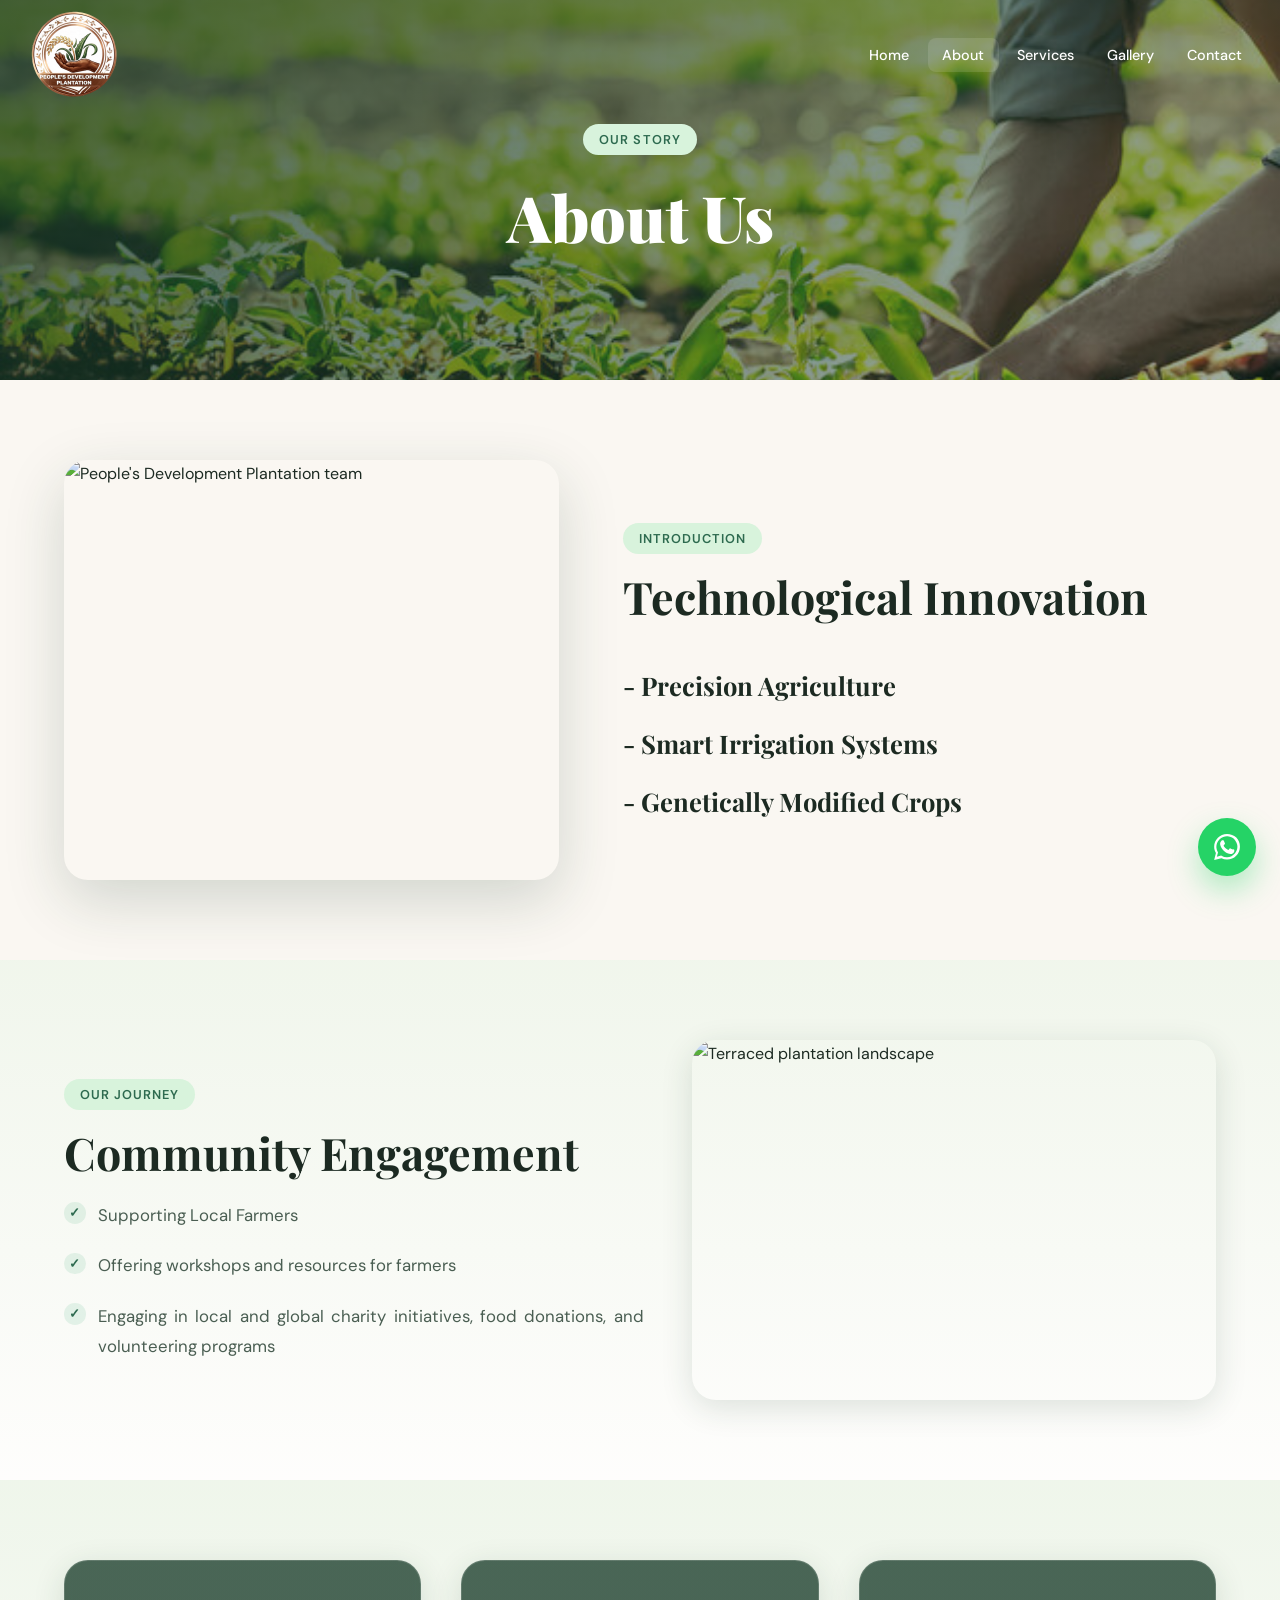
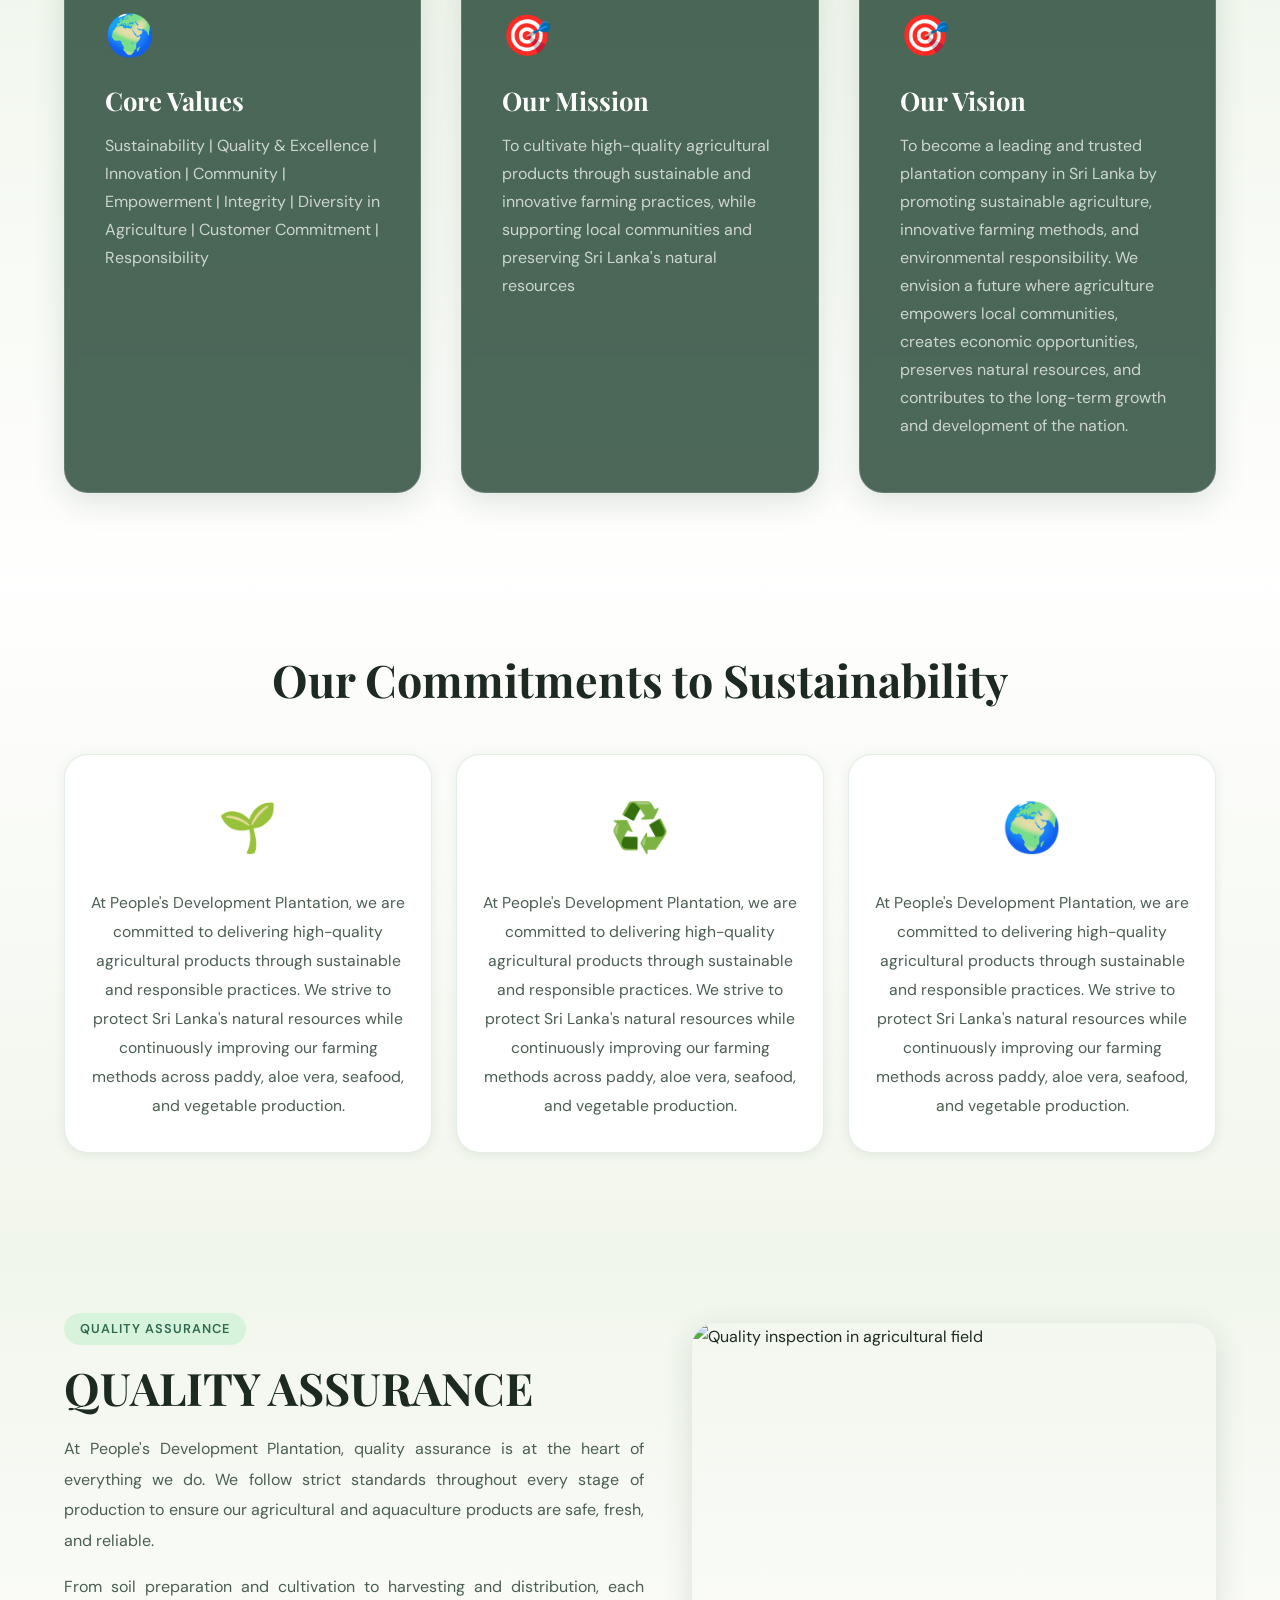
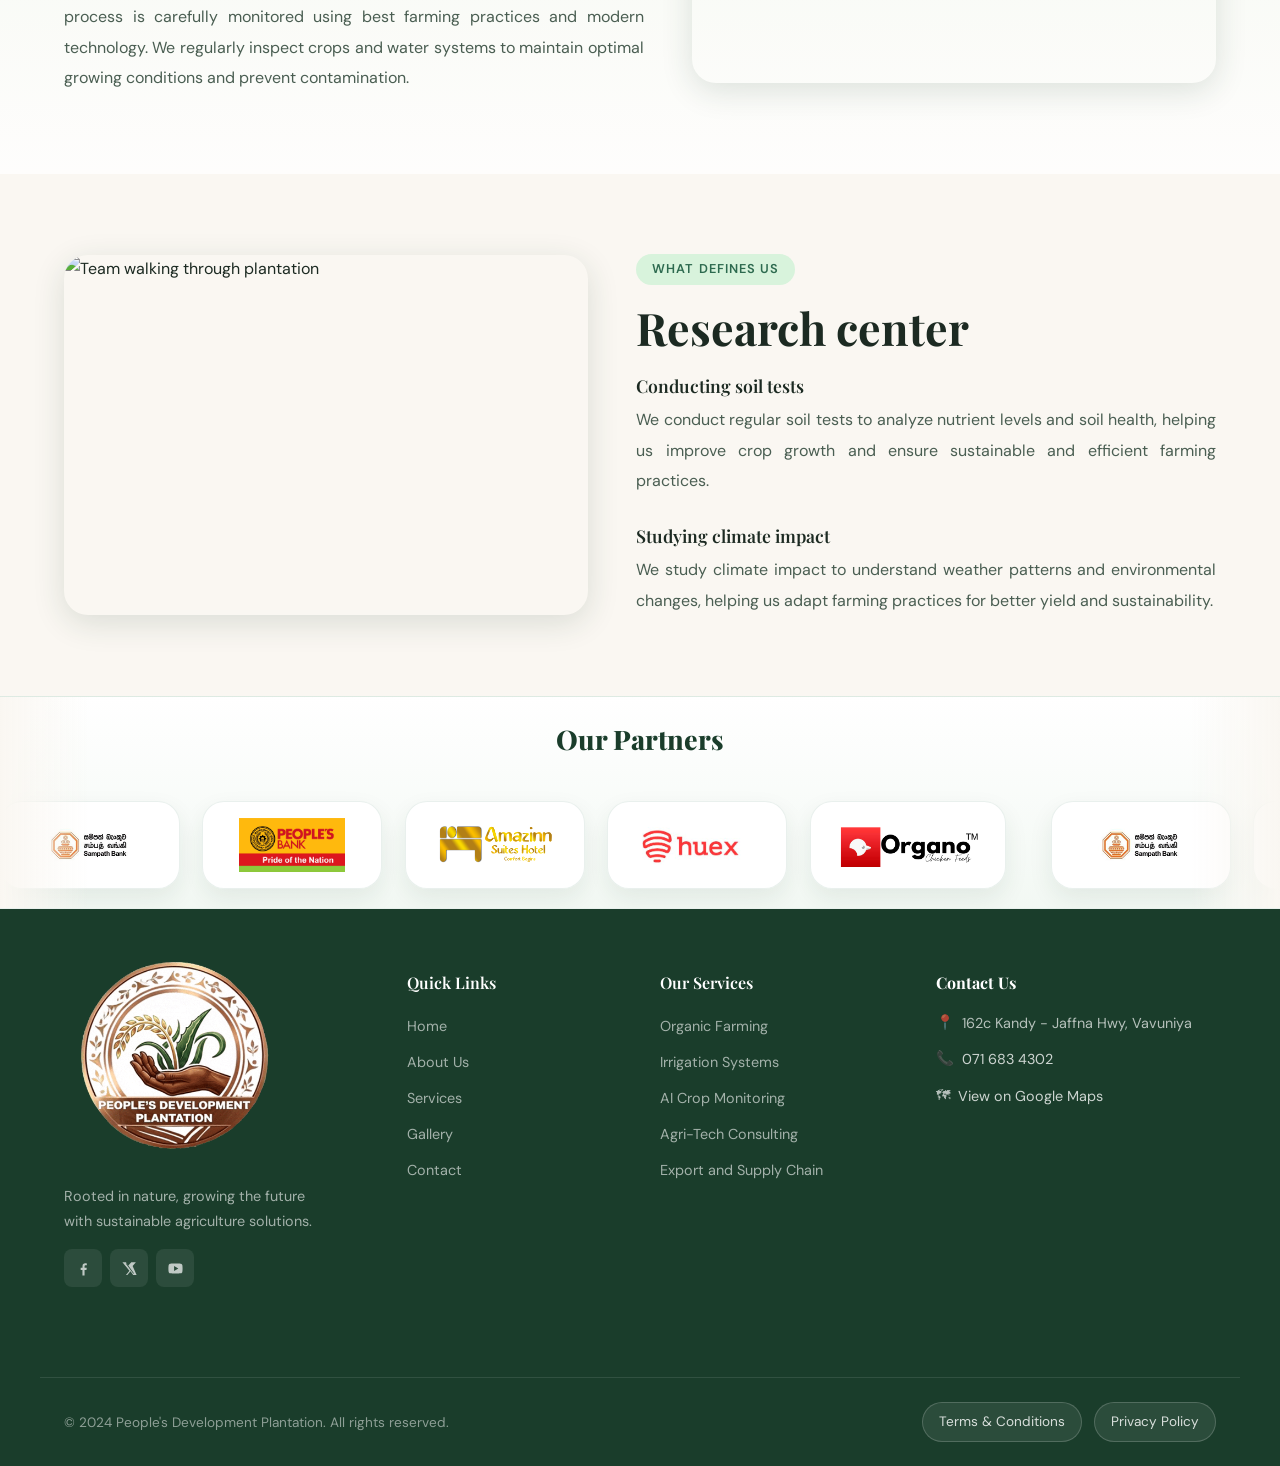
==== commit 743b2981: "a6" ====
--- a/about.html
+++ b/about.html
@@ -3,9 +3,51 @@
 <head>
   <meta charset="UTF-8">
   <meta name="viewport" content="width=device-width, initial-scale=1.0">
-  <title>People's Development Plantation | About</title>
+  <title>About People's Development Plantation | Mission, Vision &amp; Sustainability</title>
+  <meta name="description" content="Learn about People's Development Plantation, our mission, vision, core values, sustainability commitments, research focus, and community engagement in Sri Lanka.">
+  <meta name="robots" content="index, follow">
+  <meta name="author" content="People's Development Plantation">
+  <meta name="theme-color" content="#1a3d2b">
+  <meta property="og:locale" content="en_LK">
+  <meta property="og:type" content="website">
+  <meta property="og:site_name" content="People's Development Plantation">
+  <meta property="og:title" content="About People's Development Plantation | Mission, Vision &amp; Sustainability">
+  <meta property="og:description" content="Learn about People's Development Plantation, our mission, vision, core values, sustainability commitments, research focus, and community engagement in Sri Lanka.">
+  <meta property="og:image" content="images/acoverimage.jpg">
+  <meta property="og:image:alt" content="About People's Development Plantation">
+  <meta name="twitter:card" content="summary_large_image">
+  <meta name="twitter:title" content="About People's Development Plantation | Mission, Vision &amp; Sustainability">
+  <meta name="twitter:description" content="Learn about People's Development Plantation, our mission, vision, core values, sustainability commitments, research focus, and community engagement in Sri Lanka.">
+  <meta name="twitter:image" content="images/acoverimage.jpg">
+  <script type="application/ld+json">
+    {
+      "@context": "https://schema.org",
+      "@graph": [
+        {
+          "@type": "Organization",
+          "name": "People's Development Plantation",
+          "description": "Sri Lanka-based plantation company focused on sustainable agriculture, diversified farming, and agricultural innovation.",
+          "logo": "images/pdplogo.jpeg",
+          "telephone": "+94 71 683 4302",
+          "address": {
+            "@type": "PostalAddress",
+            "streetAddress": "162c Kandy - Jaffna Hwy",
+            "addressLocality": "Vavuniya",
+            "addressCountry": "LK"
+          }
+        },
+        {
+          "@type": "AboutPage",
+          "name": "About People's Development Plantation",
+          "inLanguage": "en",
+          "description": "Mission, vision, sustainability commitments, research focus, and community engagement from People's Development Plantation."
+        }
+      ]
+    }
+  </script>
   <link rel="icon" type="image/png" href="images/pdplogo.jpeg">
   <link rel="preconnect" href="https://fonts.googleapis.com">
+  <link rel="preconnect" href="https://fonts.gstatic.com" crossorigin>
   <link href="https://fonts.googleapis.com/css2?family=Playfair+Display:wght@400;700;900&family=DM+Sans:wght@300;400;500;600&display=swap" rel="stylesheet">
   <link rel="stylesheet" href="style.css">
 </head>
@@ -38,17 +80,17 @@
 
   <main class="page-shell">
     <div class="page-hero about-hero">
-      <img src="images/acoverimage.jpg" alt="About GreenRoot Agri">
+      <img src="images/acoverimage.jpg" alt="About People's Development Plantation">
       <div class="page-hero-overlay"></div>
       <div class="page-hero-text">
         <span class="section-tag">Our Story</span>
-        <h1>About </h1>
+        <h1>About Us</h1>
       </div>
     </div>
 
     <section class="about-intro container fade-in">
       <div class="about-intro-img">
-        <img src="https://images.unsplash.com/photo-1416879595882-3373a0480b5b?w=700&q=80" alt="GreenRoot team">
+        <img src="https://images.unsplash.com/photo-1416879595882-3373a0480b5b?w=700&q=80" alt="People's Development Plantation team">
       </div>
       <div class="about-intro-text">
         <span class="section-tag">Introduction</span>
@@ -98,6 +140,11 @@
           <p>To cultivate high-quality agricultural products through sustainable and innovative farming practices, while supporting
 local communities and preserving Sri Lanka's natural resources</p>
         </div>
+        <div class="vm-card our-vision fade-in delay-1">
+          <div class="vm-icon">&#127919;</div>
+          <h3>Our Vision</h3>
+          <p>To become a leading and trusted plantation company in Sri Lanka by promoting sustainable agriculture, innovative farming methods, and environmental responsibility. We envision a future where agriculture empowers local communities, creates economic opportunities, preserves natural resources, and contributes to the long-term growth and development of the nation.</p>
+        </div>
       </div>
     </section>
 
@@ -128,8 +175,8 @@
         <div class="editorial-copy fade-in">
           <span class="section-tag">QUALITY ASSURANCE</span>
           <h2>QUALITY ASSURANCE</h2>
-          <p>At People's Development Plantation, quality assurance is at the heart of everything we do. We follow strict standards throughout every stage of production to ensure our agricultural and aquaculture products are safe, fresh, and reliable.</p>
-          <p>From soil preparation and cultivation to harvesting and distribution, each process is carefully monitored using best farming practices and modern technology. We regularly inspect crops and water systems to maintain optimal growing conditions and prevent contamination.</p>
+          <p style="text-align: justify;">At People's Development Plantation, quality assurance is at the heart of everything we do. We follow strict standards throughout every stage of production to ensure our agricultural and aquaculture products are safe, fresh, and reliable.</p>
+          <p style="text-align: justify;">From soil preparation and cultivation to harvesting and distribution, each process is carefully monitored using best farming practices and modern technology. We regularly inspect crops and water systems to maintain optimal growing conditions and prevent contamination.</p>
         </div>
         <div class="editorial-media fade-in delay-1">
           <img src="https://images.unsplash.com/photo-1464226184884-fa280b87c399?w=1200&q=80" alt="Quality inspection in agricultural field">
@@ -148,11 +195,11 @@
           <div class="research-card">
             <div class="research-item">
               <h4>Conducting soil tests</h4>
-              <p>We conduct regular soil tests to analyze nutrient levels and soil health, helping us improve crop growth and ensure sustainable and efficient farming practices.</p>
+              <p style="text-align: justify;">We conduct regular soil tests to analyze nutrient levels and soil health, helping us improve crop growth and ensure sustainable and efficient farming practices.</p>
             </div>
             <div class="research-item">
               <h4>Studying climate impact</h4>
-              <p>We study climate impact to understand weather patterns and environmental changes, helping us adapt farming practices for better yield and sustainability.</p>
+              <p style="text-align: justify;">We study climate impact to understand weather patterns and environmental changes, helping us adapt farming practices for better yield and sustainability.</p>
             </div>
           </div>
         </div>
@@ -276,7 +323,48 @@
       <img src="images/pdproundlogo.gif" alt="PDP logo" class="modal-logo">
       <h2>Terms & Conditions</h2>
     </div>
-    <div class="modal-body"><p>Standard business terms apply to all website usage and service inquiries.</p></div>
+    <div class="modal-body">
+      <p><strong>Welcome to our website. By accessing and using our services, you agree to comply with the following Terms & Conditions. These terms are designed to ensure a transparent, fair, and beneficial relationship between our company and valued customers.</strong></p><br>
+      <p>1. Commitment to Quality</p>
+
+    We are committed to maintaining high standards in all plantation, agricultural, and farming activities. While we strive to deliver expected results and services, natural factors such as climate, weather conditions, and market fluctuations may affect agricultural outcomes.
+<br><br>
+<p>2. Investment & Profit Information</p>
+
+Any profit, income, or return figures shared on the website are based on current market estimates and operational performance. Returns may vary depending on agricultural conditions, market demand, and environmental factors.
+<br><br>
+<p>3. Customer Responsibilities</p>
+
+Customers are encouraged to provide accurate information during registrations, inquiries, or investments. Incorrect or misleading information may affect service eligibility or communication.
+<br><br>
+<p>4. Transparency & Communication</p>
+
+We believe in maintaining clear communication with our customers. Updates regarding projects, plantation activities, and investment progress will be shared through official company channels whenever applicable.
+<br><br>
+<p>5. Website Content</p>
+
+All content, images, logos, descriptions, and materials available on this website are the property of the company and are intended solely for informational purposes. Unauthorized copying or misuse is prohibited.
+<br><br>
+<p>6. Agricultural Risks</p>
+
+Agriculture and plantation industries naturally involve certain risks, including environmental changes, crop diseases, market price variations, and unforeseen natural events. Customers acknowledge and understand these possibilities before engaging with our services.
+<br><br>
+<p>7. Payment & Transactions</p>
+
+All payments made to the company should be completed through officially approved methods. Customers are advised to retain transaction records for future reference.
+<br><br>
+<p>8. Service Modifications</p>
+
+Every investment made with the company is subject to a minimum one-year period. Customers are unable to withdraw or refund their investment during this period. However, in case of an emergency, customers may apply for a loan facility of up to 70% of their invested amount.
+<br><br>
+<p>9. Privacy & Data Protection</p>
+
+Customer information will be handled responsibly and used only for business communication, service improvements, and operational purposes. We respect customer privacy and do not intentionally share personal data with unauthorized third parties.
+<br><br>
+<p>10. Acceptance of Terms</p>
+
+By using this website or engaging with our services, customers agree to these Terms & Conditions and acknowledge that they have understood the policies stated above.</p>
+    </div>
   </div>
   <div class="modal" id="modal-privacy">
     <button class="modal-close" onclick="closeModal()">X</button>
@@ -284,7 +372,84 @@
       <img src="images/pdproundlogo.gif" alt="PDP logo" class="modal-logo">
       <h2>Privacy Policy</h2>
     </div>
-    <div class="modal-body"><p>We protect submitted personal information and use it only for support and communication.</p></div>
+    <div class="modal-body">
+      <p><strong>Welcome to People’s Development Plantation. We value the trust and confidence of our customers, partners, and website visitors. This Privacy Policy explains how we collect, use, protect, and manage your personal information when you use our website and services.</strong></p><br>
+
+      <p><strong>By accessing our website or engaging with our services, you agree to the terms outlined in this Privacy Policy.</strong></p>
+      <br>
+      <p>1. Information We Collect</p>
+
+      We may collect the following types of information:<br>
+      <br>
+      Full name<br>
+Contact number<br>
+Email address<br>
+Residential address<br>
+National Identification details (when required)<br>
+Payment or transaction information<br>
+Information submitted through inquiry or registration forms<br><br>
+
+We may also collect non-personal information such as browser type, device information, and website usage statistics to improve our services.
+<br><br>
+<p>2. Purpose of Collecting Information</p>  
+Customer information is collected for the following purposes:<br><br>
+Processing registrations and investments<br>
+Providing customer support and communication<br>
+Managing plantation and agricultural service operations<br>
+Sending updates regarding projects, services, or company announcements<br>
+Improving website performance and customer experience<br>
+Complying with legal and regulatory requirements in Sri Lanka<br><br>
+
+<p>3. Protection of Customer Information</p> 
+We are committed to maintaining the confidentiality and security of customer information. Reasonable administrative, technical, and security measures are implemented to protect personal data from unauthorized access, misuse, loss, or disclosure.
+<br><br>
+
+<p>4. Sharing of Information</p> 
+The company does not sell, trade, or intentionally share customer personal information with unauthorized third parties.
+<br><br>
+However, information may be shared when required:<br><br>
+By law or government authorities<br>
+For legal compliance and regulatory purposes<br>
+With authorized financial or service partners related to company operations<br><br>
+
+<p>5. Investment & Financial Information</p> 
+All investment-related information provided by customers will be handled with strict confidentiality. Customers are responsible for ensuring the accuracy of the information submitted to the company.<br><br>
+
+<p>6. Website Cookies & Analytics</p>
+Our website may use cookies and analytical tools to improve website functionality, monitor performance, and enhance user experience. Users may disable cookies through their browser settings if preferred.<br><br>
+
+<p>7. Third-Party Links</p>
+Our website may contain links to external or third-party websites. The company is not responsible for the privacy practices, content, or policies of those external websites.<br><br>
+
+<p>8. Customer Rights</p>
+Customers may request to:<br>
+Access their personal information<br>
+Correct inaccurate information<br>
+Update contact details<br>
+Request clarification regarding data usage<br><br>
+Requests may be subject to identity verification and applicable legal requirements.<br><br>
+
+
+<p>9.Policy Updates</p>
+The company reserves the right to modify or update this Privacy Policy at any time without prior notice. Updated versions will be published on the official website.<br><br>
+
+<p>10.Contact Information</p>
+For any questions regarding this Privacy Policy or customer information handling, please contact:<br><br>
+People’s Development Plantation<br>
+Sri Lanka<br>
+Email: info@pdp.lk<br>
+Phone: +94 71 683 4302<br><br>
+
+By using our website and services, you acknowledge that you have read, understood, and agreed to this Privacy Policy.
+
+
+
+
+
+
+
+
+</div>
   </div>
 
   <div class="toast" id="toast"></div>
--- a/style.css
+++ b/style.css
@@ -140,6 +140,10 @@
   letter-spacing: .08em;
   text-transform: uppercase;
   margin-bottom: 1rem;
+
+}
+.section-tag p{
+  text-align: justify;
 }
 .section-header {
   text-align: center;
@@ -980,7 +984,7 @@
 }
 .vision-mission .container {
   display: grid;
-  grid-template-columns: 1fr 1fr;
+  grid-template-columns: repeat(3, minmax(0, 1fr));
   gap: 2.5rem;
 }
 .vm-card {
@@ -998,6 +1002,9 @@
 }
 .vm-card.mission {
   --vm-card-bg: url('https://images.unsplash.com/photo-1500382017468-9049fed747ef?w=1200&q=80');
+}
+.vm-card.our-vision {
+  --vm-card-bg: url('https://images.unsplash.com/photo-1500530855697-b586d89ba3ee?w=1200&q=80');
 }
 .vm-icon { font-size: 2.5rem; margin-bottom: 1rem; }
 .vm-card h3 { color: var(--white); margin-bottom: 1rem; }
@@ -1580,7 +1587,7 @@
   width: max-content;
   align-items: center;
   gap: 1.4rem;
-  animation: partnerMarquee 15s linear infinite;
+  animation: partnerMarquee 12s linear infinite;
   will-change: transform;
 }
 .partner-divider-group {
@@ -1810,6 +1817,8 @@
 .modal-body {
   padding: 1.5rem 2rem 2rem;
   overflow-y: auto;
+  text-align: justify;
+
 }
 .modal-body h4 {
   color: var(--green-deep);
@@ -1820,6 +1829,7 @@
   color: var(--text-mid);
   font-size: .9rem;
   line-height: 1.75;
+  text-align: justify;
 }
 .modal-close {
   position: absolute;
@@ -1889,8 +1899,8 @@
 
   .hamburger { display: flex; }
   .hamburger.active {
-    background: rgba(220, 38, 38, .22);
-    border-color: rgba(248, 113, 113, .5);
+    background: rgba(127, 29, 29, .34);
+    border-color: rgba(153, 27, 27, .72);
   }
   .nav-inner {
     padding: 0 1rem;
@@ -2020,6 +2030,9 @@
   .impact-list {
     gap: 1.5rem;
   }
+  body[data-page="about"] .impact-list {
+    align-items: stretch;
+  }
   .impact-list li {
     padding-left: 0;
     padding-top: 0;
@@ -2151,7 +2164,11 @@
   .footer-links {
     min-width: 0;
   }
-  .footer-bottom { flex-direction: column; text-align: center; }
+  .footer-bottom {
+    flex-direction: column;
+    text-align: center;
+    padding-top: 2.3rem;
+  }
   .footer-bottom p { order: 2; }
   .footer-copy-break {
     display: block;
@@ -2161,6 +2178,7 @@
     order: 1;
     justify-content: center;
     flex-wrap: wrap;
+    margin-top: .45rem;
   }
   .footer-brand {
     align-items: center;
